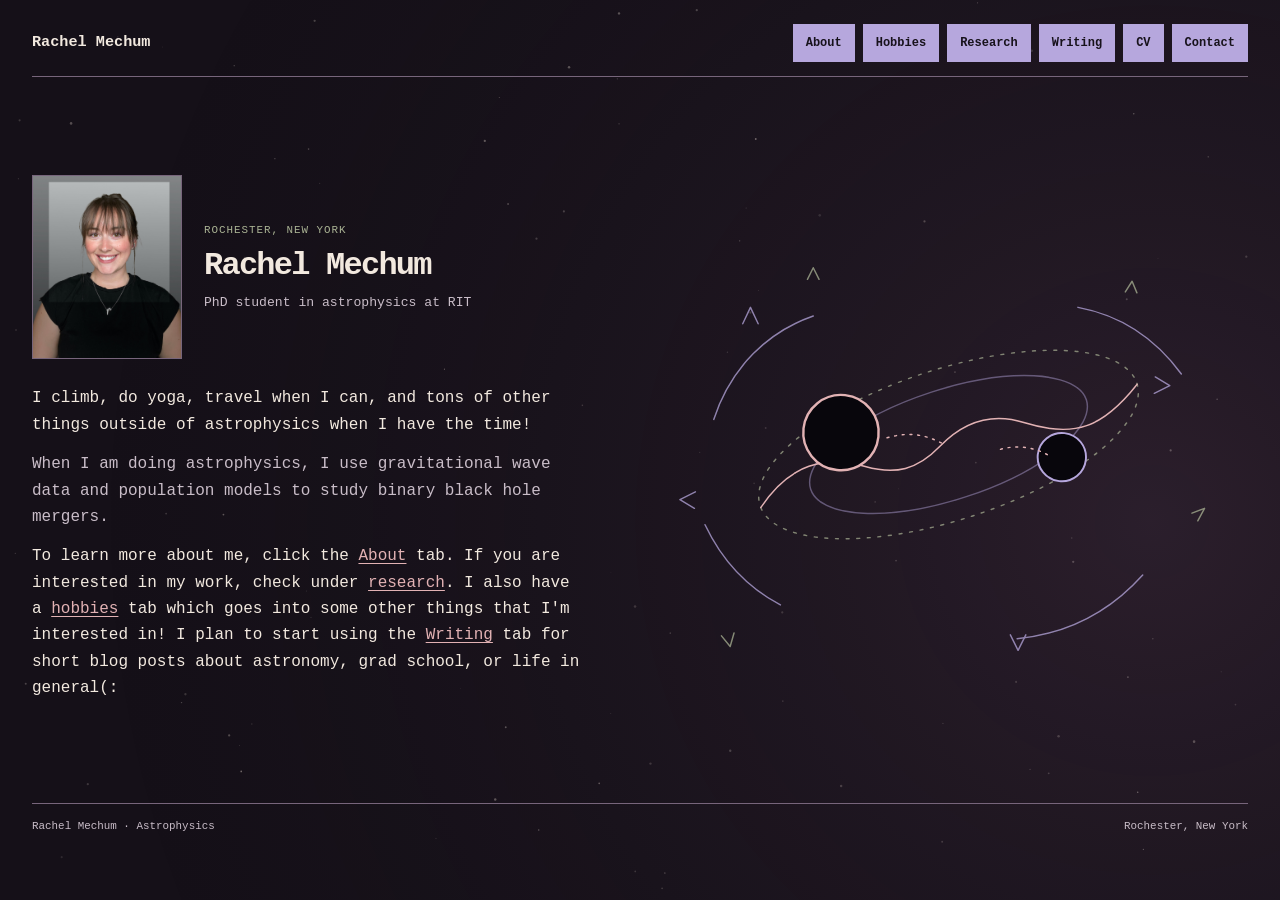
==== preview/index.html @ fb3e1dd8 "Add the talk photo beside the About text" ====
<!doctype html>
<html lang="en">
<head>
  <meta charset="utf-8">
  <meta name="viewport" content="width=device-width, initial-scale=1">
  <meta name="description" content="Rachel Mechum, astrophysics PhD student at Rochester Institute of Technology.">
  <title>Rachel Mechum</title>
  <style>
    :root {
      color-scheme: dark;
      --bg: #151018;
      --panel: #211925;
      --ink: #f2e9df;
      --soft: #c9bdc8;
      --pink: #e2b2b4;
      --lavender: #b6a7dd;
      --sage: #aab394;
      --line: #77657b;
      --mono: "SFMono-Regular", Consolas, "Liberation Mono", monospace;
      --serif: Georgia, "Times New Roman", serif;
    }
    * { box-sizing: border-box; }
    html { scroll-behavior: smooth; }
    body {
      margin: 0;
      background: var(--bg);
      color: var(--ink);
      font: 16px/1.65 var(--mono);
    }
    #orbit-background {
      position: fixed;
      inset: 0;
      z-index: 0;
      width: 100vw;
      height: 100vh;
      pointer-events: none;
    }
    .site {
      position: relative;
      z-index: 1;
      width: min(100% - 64px, 1240px);
      min-height: 100vh;
      margin: 0 auto;
      padding: 24px 0 30px;
    }
    .topbar {
      display: flex;
      align-items: center;
      justify-content: space-between;
      gap: 24px;
      padding: 0 0 14px;
      border-bottom: 1px solid var(--line);
    }
    .wordmark {
      color: var(--ink);
      font-size: .95rem;
      font-weight: 600;
      text-decoration: none;
      white-space: nowrap;
    }
    nav { display: flex; flex-wrap: wrap; gap: 8px; }
    nav a, .button {
      display: inline-flex;
      align-items: center;
      justify-content: center;
      min-height: 38px;
      padding: 7px 12px;
      border: 1px solid var(--lavender);
      border-radius: 0;
      background: var(--lavender);
      color: #17121b;
      font: 600 .75rem/1.2 var(--mono);
      letter-spacing: 0;
      text-decoration: none;
      transition: background-color .16s ease, color .16s ease, border-color .16s ease;
    }
    nav a:hover, nav a[aria-current="page"], .button:hover {
      border-color: var(--pink);
      background: var(--pink);
      color: #17121b;
    }
    a { color: var(--pink); text-underline-offset: 3px; }
    a:hover { color: #fff0e7; }
    a:focus-visible, button:focus-visible { outline: 2px solid var(--pink); outline-offset: 3px; }
    .page { padding: 44px 0 34px; }
    .page[hidden] { display: none; }
    .home-grid {
      display: grid;
      grid-template-columns: minmax(0, .96fr) minmax(420px, 1.04fr);
      align-items: center;
      gap: clamp(28px, 5vw, 74px);
      min-height: min(72vh, 680px);
    }
    .person {
      display: grid;
      grid-template-columns: 150px minmax(0, 1fr);
      align-items: center;
      gap: 22px;
    }
    .portrait {
      display: block;
      width: 150px;
      height: 184px;
      object-fit: cover;
      object-position: center;
      border: 1px solid var(--line);
    }
    .location, .kicker {
      margin: 0 0 7px;
      color: var(--sage);
      font-size: .68rem;
      letter-spacing: .09em;
      text-transform: uppercase;
    }
    h1, h2, h3 { margin-top: 0; }
    h1 {
      margin-bottom: 7px;
      font: 600 clamp(1.55rem, 2.5vw, 2.2rem)/1.2 var(--mono);
      letter-spacing: -.055em;
    }
    .role { margin: 0; color: var(--soft); font-size: .82rem; line-height: 1.5; }
    .personal-copy { max-width: 610px; margin-top: 26px; }
    .personal-copy p { margin: 0 0 13px; }
    .personal-copy .work-line { color: var(--soft); }
    .hero-art { width: 100%; max-width: 610px; margin: 0 auto; }
    .hero-art svg { display: block; width: 100%; height: auto; overflow: visible; }
    .art-line { fill: none; stroke: var(--lavender); stroke-width: 1.5; stroke-linecap: round; stroke-linejoin: round; }
    .art-pink { stroke: var(--pink); }
    .art-sage { stroke: var(--sage); }
    .orbiting-pair { transform-origin: 0 0; }
    .orbiting-pair animateTransform { transform-origin: 0 0; }
    .remnant { fill: #09070d; stroke: var(--pink); stroke-width: 2; opacity: 0; }
    .ripple { fill: none; stroke-width: 1.5; opacity: 0; transform-origin: center; }
    .ripple-a { stroke: var(--pink); }
    .ripple-b { stroke: var(--sage); }
    .page-title { margin-bottom: 9px; font: 600 clamp(1.55rem, 2.5vw, 2.2rem)/1.2 var(--mono); letter-spacing: -.055em; }
    .page-intro { max-width: 790px; margin: 0 0 34px; color: var(--soft); }
    .project { max-width: 900px; padding: 23px 0 25px; border-top: 1px solid var(--line); }
    .project h2 { margin-bottom: 10px; font: 600 1rem/1.4 var(--mono); color: var(--pink); }
    .project p { max-width: 760px; margin: 0 0 13px; }
    .demo-link { display: inline-block; margin-top: 4px; }
    .agn-drawing { width: min(100%, 720px); margin: 20px 0 6px; }
    .agn-drawing svg { display: block; width: 100%; height: auto; }
    .caption { color: var(--soft); font-size: .7rem; }
    .disk-pair { transform-origin: 0 0; animation: diskOrbit 16s linear infinite; }
    .disk-ripple { transform-box: fill-box; transform-origin: center; animation: diskRipple 5s ease-out infinite; }
    .disk-ripple.delay { animation-delay: 2.4s; }
    @keyframes diskOrbit { to { transform: rotate(360deg); } }
    @keyframes diskRipple { 0% { opacity: .5; transform: scale(.35); } 85%, 100% { opacity: 0; transform: scale(1.5); } }
    .post-note { max-width: 720px; margin: 20px 0; padding: 0 0 18px; border-bottom: 1px solid var(--line); }
    .post-note h2 { margin: 0 0 6px; font: 500 1.1rem/1.4 var(--serif); color: var(--ink); }
    .photo-row { display: flex; flex-wrap: wrap; gap: 14px; margin: 22px 0 34px; }
    .photo-row figure { margin: 0; }
    .photo-row img { display: block; width: 156px; height: 156px; object-fit: cover; border: 1px solid var(--line); }
    .photo-row figcaption { margin-top: 5px; color: var(--soft); font-size: .68rem; }
    .about-layout { display: grid; grid-template-columns: minmax(0, 1fr) 320px; gap: clamp(28px, 5vw, 56px); align-items: start; max-width: 940px; }
    .about-photo { margin: 0; }
    .about-photo img { display: block; width: 100%; height: auto; border: 1px solid var(--line); }
    @media (max-width: 760px) { .about-layout { grid-template-columns: 1fr; } }
    .about-layout .page-intro { margin-bottom: 0; }
    .about-copy p { margin: 0 0 13px; }
    .about-copy p:last-child { margin-bottom: 0; }
    .gallery { column-count: 3; column-gap: 12px; margin-top: 26px; max-width: 900px; }
    .gallery figure { margin: 0 0 12px; break-inside: avoid; }
    .gallery img { display: block; width: 100%; height: auto; border: 1px solid var(--line); }
    .gallery figcaption { font: .64rem/1.4 var(--mono); letter-spacing: .06em; color: var(--muted); padding-top: 4px; }
    @media (max-width: 760px) { .gallery { column-count: 2; } }
    .contact-line { font-size: 1.1rem; }
    footer {
      display: flex;
      justify-content: space-between;
      gap: 16px;
      padding-top: 14px;
      border-top: 1px solid var(--line);
      color: var(--soft);
      font-size: .68rem;
    }
    @media (max-width: 850px) {
      .site { width: min(100% - 40px, 720px); }
      .home-grid { grid-template-columns: 1fr; gap: 18px; padding-top: 22px; }
      .hero-art { max-width: 500px; }
      .person { grid-template-columns: 120px 1fr; }
      .portrait { width: 120px; height: 150px; }
      nav { gap: 5px; }
      nav a { padding: 7px 9px; font-size: .66rem; }
    }
    @media (max-width: 560px) {
      .site { width: min(100% - 28px, 500px); padding-top: 15px; }
      .topbar { align-items: flex-start; flex-direction: column; gap: 12px; }
      nav { width: 100%; }
      .person { grid-template-columns: 94px 1fr; gap: 14px; }
      .portrait { width: 94px; height: 122px; }
      .role { font-size: .73rem; }
      .page { padding-top: 29px; }
      footer { flex-direction: column; }
    }
    @media (prefers-reduced-motion: reduce) {
      html { scroll-behavior: auto; }
      .disk-pair, .disk-ripple { animation: none !important; }
    }
  </style>
</head>
<body>
  <canvas id="orbit-background" aria-hidden="true"></canvas>
  <div class="site">
    <header class="topbar">
      <a class="wordmark" href="#home" aria-label="Rachel Mechum home">Rachel Mechum</a>
      <nav aria-label="Main navigation">
        <a href="#about" data-nav="about">About</a>
        <a href="#hobbies" data-nav="hobbies">Hobbies</a>
        <a href="#research" data-nav="research">Research</a>
        <a href="#writing" data-nav="writing">Writing</a>
        <a href="https://rachelmechum.github.io/assets/MechumRachel_CurriculumVitae.pdf" target="_blank" rel="noopener">CV</a>
        <a href="#contact" data-nav="contact">Contact</a>
      </nav>
    </header>

    <main>
      <section class="page" id="home">
        <div class="home-grid">
          <div>
            <div class="person">
              <img class="portrait" src="https://rachelmechum.github.io/assets/rachel-mechum.jpg" alt="Rachel Mechum">
              <div>
                <p class="location">Rochester, New York</p>
                <h1>Rachel Mechum</h1>
                <p class="role">PhD student in astrophysics at RIT</p>
              </div>
            </div>
            <div class="personal-copy">
              <p>I climb, do yoga, travel when I can, and tons of other things outside of astrophysics when I have the time!</p>
              <p class="work-line">When I am doing astrophysics, I use gravitational wave data and population models to study binary black hole mergers.</p>
              <p>To learn more about me, click the <a href="#about">About</a> tab. If you are interested in my work, check under <a href="#research">research</a>. I also have a <a href="#hobbies">hobbies</a> tab which goes into some other things that I'm interested in! I plan to start using the <a href="#writing">Writing</a> tab for short blog posts about astronomy, grad school, or life in general(:</p>
            </div>
          </div>

          <div class="hero-art">
            <svg viewBox="0 0 620 500" role="img" aria-label="Hand-drawn illustration of two black holes orbiting and sending out gravitational waves">
              <g class="art-line" opacity=".75">
                <path d="M67 224c18-55 57-91 103-107M444 108c43 8 80 32 107 69M511 385c-35 39-80 61-130 66M136 416c-34-18-61-47-78-83"/>
                <path d="M97 125l8-17 8 17M524 180l15 9-16 8M390 447l-8 16-8-16M47 316l-15-9 16-8"/>
                <path d="M164 79l6-12 6 12M493 92l7-11 5 12M562 321l13-5-7 13M88 445l-4 14-9-11" stroke="var(--sage)"/>
              </g>
              <g transform="translate(310 250) rotate(-18)">
                <ellipse class="art-line art-sage" rx="205" ry="78" stroke-dasharray="3 8" opacity=".7"/>
                <ellipse class="art-line" rx="150" ry="57" opacity=".45"/>
                <path class="art-line art-pink" d="M-205 2c43-34 80-31 116-7 27 18 50 20 80 4 32-17 62-17 91 4 44 31 75 30 123-2"/>
                <g class="orbiting-pair">
                  <animateTransform attributeName="transform" type="rotate" from="0" to="360" dur="18s" repeatCount="indefinite"/>
                  <animate attributeName="opacity" values="1;1;0;0;1" keyTimes="0;.5;.58;.98;1" dur="18s" repeatCount="indefinite"/>
                  <circle cx="-112" cy="0" r="39" fill="#08060c" stroke="#e2b2b4" stroke-width="2.5"/>
                  <circle cx="118" cy="0" r="25" fill="#08060c" stroke="#b6a7dd" stroke-width="2"/>
                  <path class="art-line art-pink" d="M-64 0c23-9 39-8 61 1M54-1c17-7 35-6 51 1" stroke-dasharray="2 6"/>
                </g>
                <circle class="remnant" r="31">
                  <animate attributeName="opacity" values="0;0;0.85;0" keyTimes="0;.51;.62;1" dur="18s" repeatCount="indefinite"/>
                </circle>
                <ellipse class="ripple ripple-a" rx="48" ry="22">
                  <animate attributeName="opacity" values="0;0;.65;0" keyTimes="0;.52;.62;1" dur="18s" repeatCount="indefinite"/>
                  <animate attributeName="rx" values="48;48;245;270" keyTimes="0;.52;.88;1" dur="18s" repeatCount="indefinite"/>
                  <animate attributeName="ry" values="22;22;94;105" keyTimes="0;.52;.88;1" dur="18s" repeatCount="indefinite"/>
                </ellipse>
                <ellipse class="ripple ripple-b" rx="63" ry="29">
                  <animate attributeName="opacity" values="0;0;.42;0" keyTimes="0;.56;.66;1" dur="18s" repeatCount="indefinite"/>
                  <animate attributeName="rx" values="63;63;220;250" keyTimes="0;.56;.9;1" dur="18s" repeatCount="indefinite"/>
                  <animate attributeName="ry" values="29;29;82;95" keyTimes="0;.56;.9;1" dur="18s" repeatCount="indefinite"/>
                </ellipse>
              </g>
            </svg>
          </div>
        </div>
      </section>

      <section class="page" id="research" hidden>
        <h1 class="page-title">Research</h1>
        <p class="page-intro">I study binary black hole mergers with gravitational wave data and population models.</p>

        <article class="project">
          <h2>What is a waveform and what does RIFT do?</h2>
          <p>I’m studying how the waveform model we use changes the black hole properties we infer from a merger.</p>
          <p>A gravitational waveform is a computer model of the signal from a black hole merger. We simulate possible waveforms and compare them with signals detected by LIGO. That comparison helps us estimate the black holes’ properties like their masses and spins. <a href="https://www.ligo.caltech.edu/page/what-are-gw">Click here to read how LIGO explains grav waves.</a></p>
          <p>RIFT or Rapid Iterative FiTting is the software I use to compare detected signals with these simulated waveforms. It helps estimate the black holes’ properties. I use it to study how those estimates change with different waveform models. That matters a lot for binaries where the black holes have very different masses.</p>
          <p><a href="https://github.com/oshaughn/research-projects-RIT">RIFT code on GitHub ↗</a></p>
        </article>

        <article class="project">
          <h2>Why are AGN disks interesting for black hole detections?</h2>
          <p>I’m studying whether black holes in AGN disks and embedded star clusters can form pairs that merge and how often we might detect those mergers.</p>
          <p>An <a href="https://science.nasa.gov/mission/webb/science-overview/science-explainers/what-are-active-galactic-nuclei/">active galactic nucleus (AGN)</a> is a bright galaxy center powered by a supermassive black hole. The gas around it piles into a swirling disk, and that disk is a busy place. Smaller black holes can get caught in it and dragged around with everything else. Some of them bump into each other, pair up, and eventually merge. Each merger sends gravitational waves rippling out toward our detectors.</p>
          <p>I use McFACTS to simulate many possible black hole pairs in these environments. The results help predict which mergers detectors might see. Comparing those predictions with observed mergers can help test whether AGN disks are one place black hole pairs form.</p>
          <p><a href="https://github.com/McFACTS/McFACTS">McFACTS on GitHub ↗</a></p>
        </article>
      </section>

      <section class="page" id="writing" hidden>
        <h1 class="page-title">Writing</h1>
        <p class="page-intro">I plan to use this tab for short posts about astronomy, grad school, and life in general. Some posts will stand alone; others might be part of a series.</p>
        <article class="project">
          <h2>LISA Newsletter #02, August 2026</h2>
          <p>I wrote the Publications Spotlight on the LISA Astrophysics MBHCatalogues Project (Mapping the Unknown) and the GROUPS OF LISA feature on the Astrophysics Working Group.</p>
          <p><a href="https://www.lisamission.org/newsletter/?email_id=39">Read the issue ↗</a></p>
        </article>
      </section>

      <section class="page" id="about" hidden>
        <h1 class="page-title">About</h1>
        <div class="about-layout">
          <div class="about-copy">
            <p>I’m an astrophysics PhD student at RIT. I started out thinking I’d go into aerospace or mechanical engineering, until I realized I wanted to work with the data from space missions rather than build the hardware. That path also got me comfortable with code and tech, which is partly why this website exists (it was fun to make!).</p>
            <p>My dog, Ginger, has been with me since high school. She’s seen me through community college, university, my master’s, and now the home stretch of my PhD. After being my emotional support through all of it, she’s basically a pup with a PhD too.</p>
            <p>Outside of work, I climb, do yoga, and travel when I can. I keep my other interests and current projects under the <a href="#hobbies">Hobbies</a> tab.</p>
          </div>
          <figure class="about-photo"><img src="assets/about-me.jpg" alt="Rachel presenting a talk about gravitational waves"></figure>
        </div>
        <div class="gallery">
          <figure><img src="assets/photos/about-01.jpg" alt="Rachel in an astronaut suit"><figcaption>01</figcaption></figure>
          <figure><img src="assets/photos/about-02.jpg" alt="Rachel in a rocket exhibit"><figcaption>02</figcaption></figure>
          <figure><img src="assets/photos/about-03.jpg" alt="Rachel in front of a gradient backdrop"><figcaption>03</figcaption></figure>
          <figure><img src="assets/photos/about-04.jpg" alt="Rachel beside her poster at a conference"><figcaption>04</figcaption></figure>
          <figure><img src="assets/photos/about-05.jpg" alt="Rachel at graduation with Ginger in a cap"><figcaption>05</figcaption></figure>
          <figure><img src="assets/photos/about-08.jpg" alt="Rachel outdoors in a blue jacket"><figcaption>08</figcaption></figure>
        </div>
      </section>

      <section class="page" id="hobbies" hidden>
        <h1 class="page-title">Hobbies</h1>
        <div class="photo-row">
          <figure><img src="https://rachelmechum.github.io/assets/climbing.jpg" alt="Rachel rock climbing"><figcaption>Climbing</figcaption></figure>
          <figure><img src="https://rachelmechum.github.io/assets/kayak.jpg" alt="Rachel kayaking with Ginger"><figcaption>Kayaking</figcaption></figure>
          <figure><img src="https://rachelmechum.github.io/assets/colosseum.jpg" alt="Rachel visiting the Colosseum"><figcaption>Travel</figcaption></figure>
        </div>
        <article class="project">
          <h2>Film photography</h2>
          <p>I love shooting on film because having a limited number of frames makes you slow down and choose your shots. Other times, I just use it to catch every day life (or moments). Film has a character that reminds me of flipping through my parents’ and grandparents’ photo albums as a kid. You can really <em>feel</em> what it was like to be there!</p>
          <p>I share some of my photos at <a href="https://www.instagram.com/filmofrachel/">@filmofrachel ↗</a></p>
        </article>
        <article class="project">
          <h2>What I’m into lately</h2>
          <p>Lately I’ve been watching the Marvel movies for the first time (Andrew Garfield’s Spider-Man is my favorite so far) and slowly working my way through a 1,000 piece puzzle that’s going to take me forever. My neighbor also gifted me a KitchenAid stand mixer, so I’ve been having a lot of fun baking cookies, breads, and brownies, alongside getting more into making matcha, tea, and coffee at home. Next on the wishlist is pottery, once I’m no longer on a grad student budget :D</p>
        </article>
      </section>

      <section class="page" id="contact" hidden>
        <h1 class="page-title">Contact</h1>
        <p class="contact-line"><a href="mailto:rm9954@rit.edu">rm9954@rit.edu</a></p>
        <p><a href="https://github.com/rachelmechum">GitHub</a> · <a href="https://www.linkedin.com/in/rachel-mechum-astro/">LinkedIn</a> · <a href="https://ccrg.rit.edu/user/rachel.mechum">RIT profile</a></p>
      </section>
    </main>

    <footer><span>Rachel Mechum · Astrophysics</span><span>Rochester, New York</span></footer>
  </div>

  <script>
    const pages = ["home", "research", "writing", "about", "hobbies", "contact"];
    function showPage() {
      let page = location.hash.slice(1) || "home";
      if (!pages.includes(page)) page = "home";
      document.querySelectorAll("main > .page").forEach(section => {
        section.hidden = section.id !== page;
      });
      document.querySelectorAll("[data-nav]").forEach(link => {
        if (link.dataset.nav === page) link.setAttribute("aria-current", "page");
        else link.removeAttribute("aria-current");
      });
      document.title = page === "home" ? "Rachel Mechum" : `${page[0].toUpperCase()}${page.slice(1)} | Rachel Mechum`;
      window.scrollTo(0, 0);
    }
    window.addEventListener("hashchange", showPage);
    showPage();
  </script>
  <script src="assets/js/black-hole-background.js"></script>
</body>
</html>
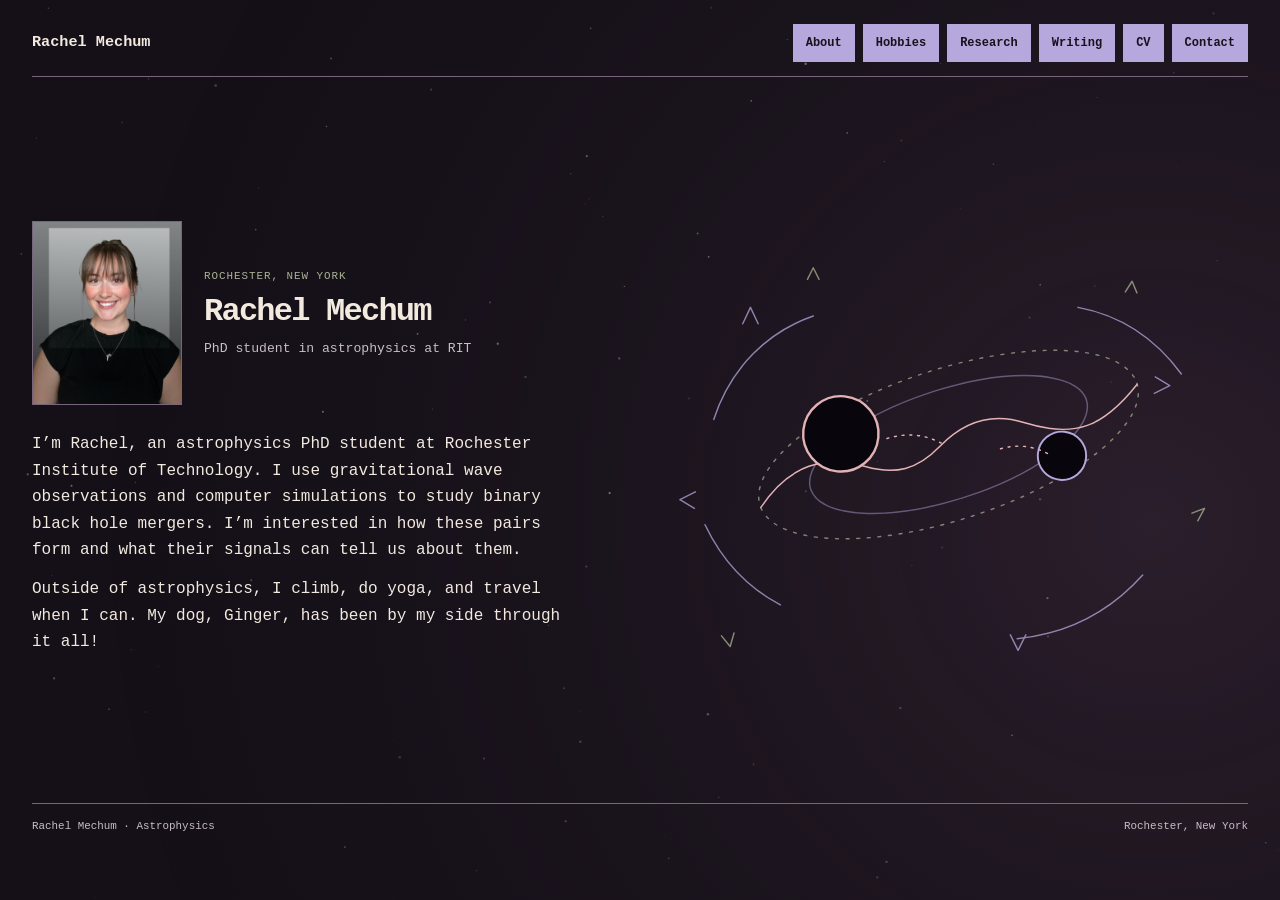
==== commit f98645b6: "Rewrite the home page as an introduction" ====
--- a/preview/index.html
+++ b/preview/index.html
@@ -228,9 +228,8 @@
               </div>
             </div>
             <div class="personal-copy">
-              <p>I climb, do yoga, travel when I can, and tons of other things outside of astrophysics when I have the time!</p>
-              <p class="work-line">When I am doing astrophysics, I use gravitational wave data and population models to study binary black hole mergers.</p>
-              <p>To learn more about me, click the <a href="#about">About</a> tab. If you are interested in my work, check under <a href="#research">research</a>. I also have a <a href="#hobbies">hobbies</a> tab which goes into some other things that I'm interested in! I plan to start using the <a href="#writing">Writing</a> tab for short blog posts about astronomy, grad school, or life in general(:</p>
+              <p>I’m Rachel, an astrophysics PhD student at Rochester Institute of Technology. I use gravitational wave observations and computer simulations to study binary black hole mergers. I’m interested in how these pairs form and what their signals can tell us about them.</p>
+              <p>Outside of astrophysics, I climb, do yoga, and travel when I can. My dog, Ginger, has been by my side through it all!</p>
             </div>
           </div>
 
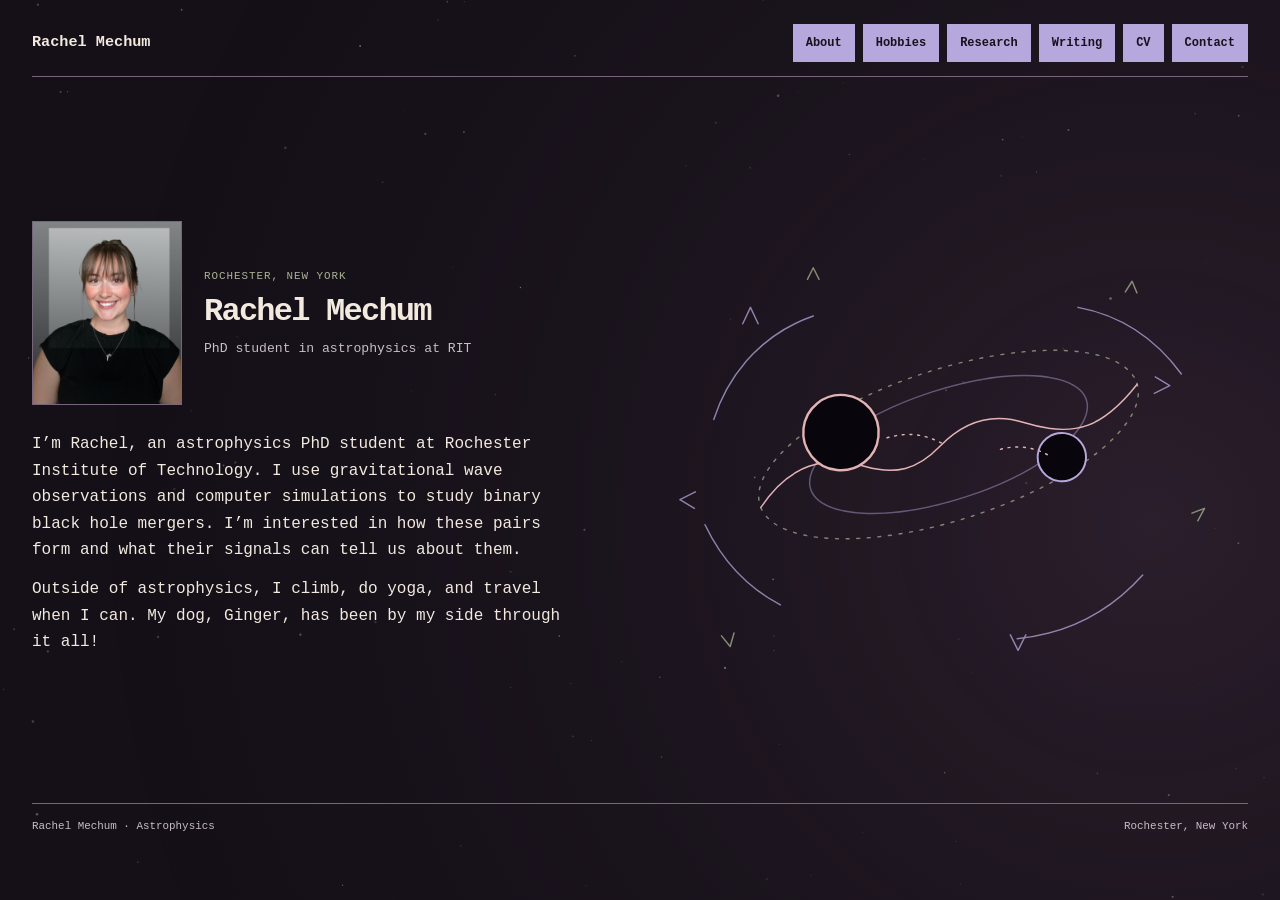
==== commit 3f6c81b7: "Add astronomy machine learning textbook post" ====
--- a/preview/index.html
+++ b/preview/index.html
@@ -295,6 +295,13 @@
         <h1 class="page-title">Writing</h1>
         <p class="page-intro">I plan to use this tab for short posts about astronomy, grad school, and life in general. Some posts will stand alone; others might be part of a series.</p>
         <article class="project">
+          <h2>Statistical machine learning for astronomy</h2>
+          <p>I came across Yuan-Sen Ting’s <a href="https://arxiv.org/abs/2506.12230"><em>Statistical Machine Learning for Astronomy</em></a> through a LinkedIn post and wanted to share it here.</p>
+          <p>It starts with probability and statistics, then works up to things like Gaussian processes and neural networks, explaining the math along the way. It also gets into how to account for uncertainty in astronomical data. There are 22 Jupyter notebook tutorials so you can try things out with real data.</p>
+          <p>I’ve only just discovered it, but this seems like something I wish I had a few years ago!</p>
+          <p>You can <a href="https://statml.org">read it online</a>, <a href="https://arxiv.org/abs/2506.12230">download the textbook</a>, or <a href="https://github.com/tingyuansen/statml">browse the tutorial notebooks</a>.</p>
+        </article>
+        <article class="project">
           <h2>LISA Newsletter #02, August 2026</h2>
           <p>I wrote the Publications Spotlight on the LISA Astrophysics MBHCatalogues Project (Mapping the Unknown) and the GROUPS OF LISA feature on the Astrophysics Working Group.</p>
           <p><a href="https://www.lisamission.org/newsletter/?email_id=39">Read the issue ↗</a></p>
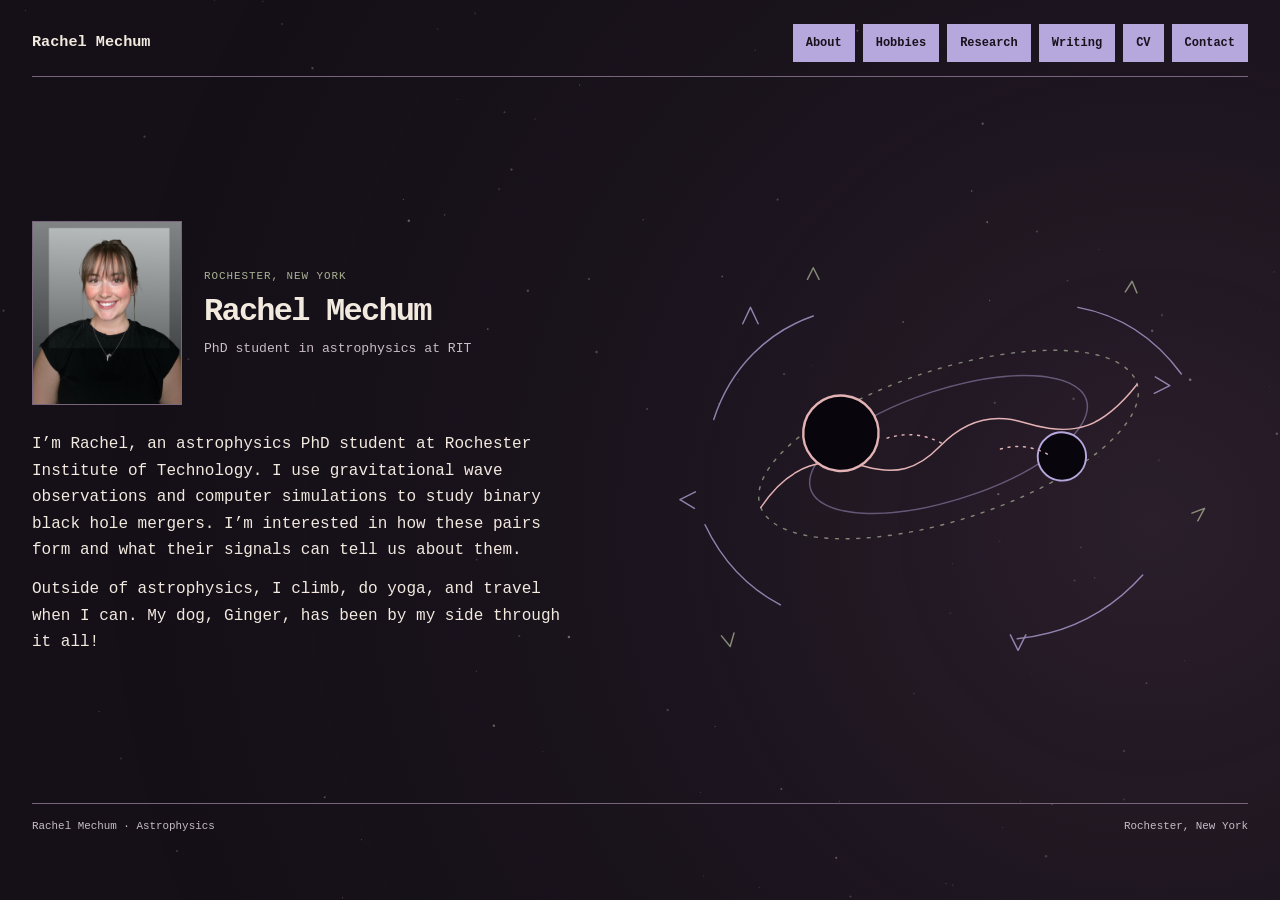
==== commit 7e42cad3: "Add Black Hole Comics Project post" ====
--- a/preview/index.html
+++ b/preview/index.html
@@ -147,6 +147,14 @@
     .disk-ripple.delay { animation-delay: 2.4s; }
     @keyframes diskOrbit { to { transform: rotate(360deg); } }
     @keyframes diskRipple { 0% { opacity: .5; transform: scale(.35); } 85%, 100% { opacity: 0; transform: scale(1.5); } }
+    .comic-grid { display: grid; grid-template-columns: repeat(3, minmax(0, 1fr)); gap: 20px 16px; max-width: 900px; margin: 24px 0 16px; }
+    .comic-grid figure { margin: 0; }
+    .comic-grid a { display: block; }
+    .comic-grid img { display: block; width: 100%; height: auto; border: 1px solid var(--line); }
+    .comic-grid a:hover img { border-color: var(--pink); }
+    .comic-grid figcaption { margin-top: 7px; color: var(--soft); font-size: .68rem; line-height: 1.45; }
+    .comic-grid figcaption span { display: block; color: var(--ink); }
+    @media (max-width: 760px) { .comic-grid { grid-template-columns: repeat(2, minmax(0, 1fr)); gap: 16px 12px; } }
     .post-note { max-width: 720px; margin: 20px 0; padding: 0 0 18px; border-bottom: 1px solid var(--line); }
     .post-note h2 { margin: 0 0 6px; font: 500 1.1rem/1.4 var(--serif); color: var(--ink); }
     .photo-row { display: flex; flex-wrap: wrap; gap: 14px; margin: 22px 0 34px; }
@@ -295,6 +303,38 @@
         <h1 class="page-title">Writing</h1>
         <p class="page-intro">I plan to use this tab for short posts about astronomy, grad school, and life in general. Some posts will stand alone; others might be part of a series.</p>
         <article class="project">
+          <h2>Black holes in comic form</h2>
+          <p>The <a href="https://www.blackholecomicbook.com/">Black Hole Comics Project</a> is a free comic book about black holes and gravitational waves, developed by physicist Rodrigo Panosso Macedo in collaboration with six artists.</p>
+          <p>Each artist brings a different style to the science. The stories explore how black holes form, spacetime curvature, and the history of Karl Schwarzschild (who derived the first exact black hole solution). The story even ends with a nod to LISA, our future space-based GW detector!</p>
+          <div class="comic-grid">
+            <figure>
+              <a href="https://www.blackholecomicbook.com/artists/"><img src="assets/comics/anna-helminen.jpg" alt="A child and a dog in bubble helmets watch a black hole whose accretion disk bends into an orange ring"></a>
+              <figcaption><span>Some of the Things I Got Wrong</span>Anna Helminen</figcaption>
+            </figure>
+            <figure>
+              <a href="https://www.blackholecomicbook.com/artists/"><img src="assets/comics/giorgina-walther.jpg" alt="A portrait of Karl Schwarzschild next to a glowing black hole, drawn in magenta and blue ink"></a>
+              <figcaption><span>Karl Schwarzschild</span>Giorgina Walther</figcaption>
+            </figure>
+            <figure>
+              <a href="https://www.blackholecomicbook.com/artists/"><img src="assets/comics/leonor-silva.jpg" alt="An abstract coral-like illustration of a black hole forming, with a dark disk at the center"></a>
+              <figcaption><span>How Do Black Holes Form?</span>Leonor Silva</figcaption>
+            </figure>
+            <figure>
+              <a href="https://www.blackholecomicbook.com/artists/"><img src="assets/comics/pelle-ditmer.jpg" alt="A sequence of panels showing a star collapsing into a black hole ringed by swirling red and white debris"></a>
+              <figcaption><span>Black Pearls</span>Pelle Ditmer</figcaption>
+            </figure>
+            <figure>
+              <a href="https://www.blackholecomicbook.com/artists/"><img src="assets/comics/freja-ytting.jpg" alt="Einstein sets a ball on a grid of spacetime, with panels below showing two balls merging and sending ripples across the grid"></a>
+              <figcaption><span>Gravitational Waves</span>Freja Ytting</figcaption>
+            </figure>
+            <figure>
+              <a href="https://www.blackholecomicbook.com/artists/"><img src="assets/comics/wania-nowosielska.jpg" alt="A figure falls toward a black hole through glowing strands of spacetime"></a>
+              <figcaption><span>Spacetime Curvature</span>Wania Nowosielska</figcaption>
+            </figure>
+          </div>
+          <p>You can learn more and download the book at <a href="https://www.blackholecomicbook.com/">blackholecomicbook.com</a>.</p>
+        </article>
+        <article class="project">
           <h2>Statistical machine learning for astronomy</h2>
           <p>I came across Yuan-Sen Ting’s <a href="https://arxiv.org/abs/2506.12230"><em>Statistical Machine Learning for Astronomy</em></a> through a LinkedIn post and wanted to share it here.</p>
           <p>It starts with probability and statistics, then works up to things like Gaussian processes and neural networks, explaining the math along the way. It also gets into how to account for uncertainty in astronomical data. There are 22 Jupyter notebook tutorials so you can try things out with real data.</p>
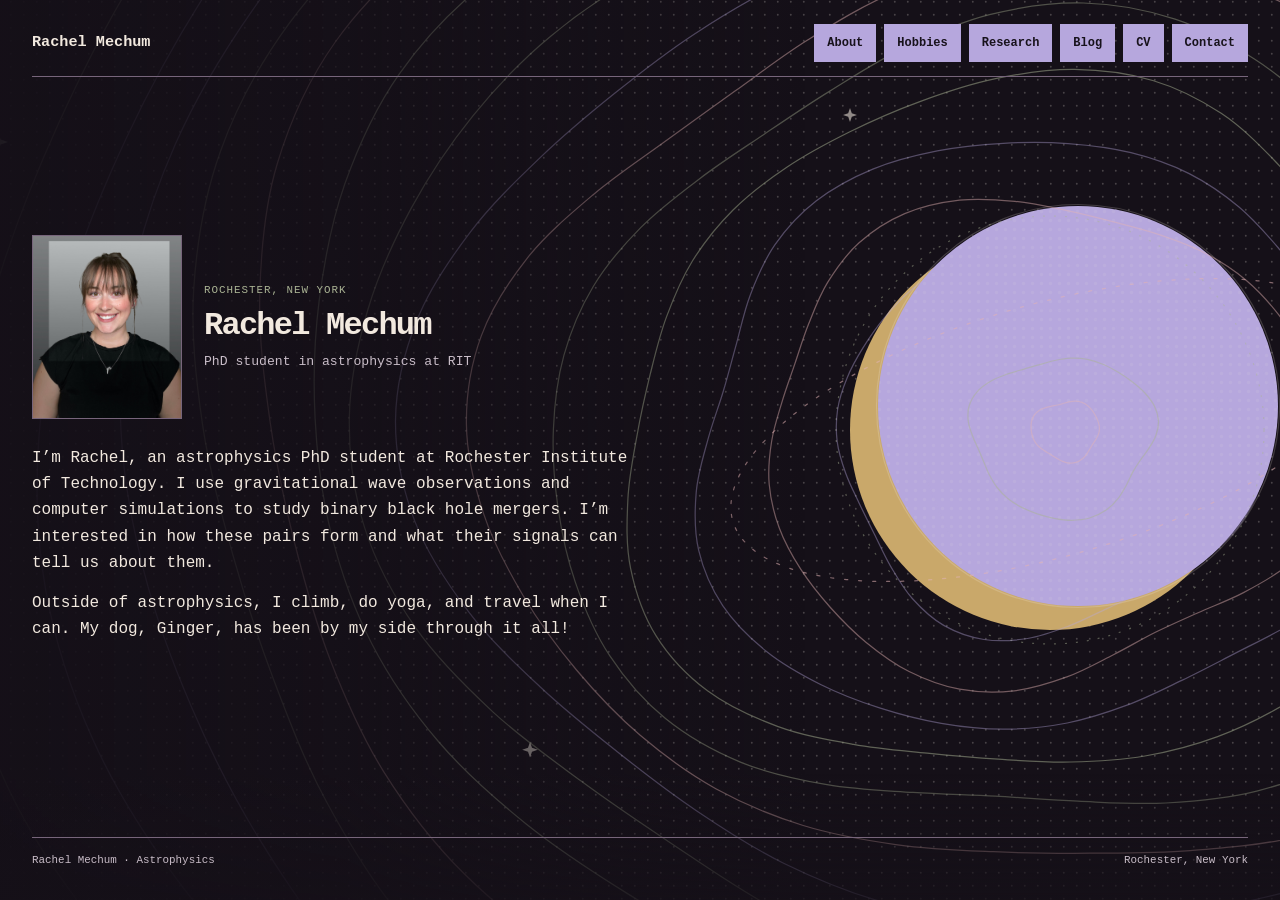
==== commit 5a394def: "Replace moving dots with retro-futurist art, split Writing into Blog, and update CCRG link" ====
--- a/preview/index.html
+++ b/preview/index.html
@@ -27,22 +27,17 @@
       color: var(--ink);
       font: 16px/1.65 var(--mono);
     }
-    #orbit-background {
-      position: fixed;
-      inset: 0;
-      z-index: 0;
-      width: 100vw;
-      height: 100vh;
-      pointer-events: none;
-    }
     .site {
       position: relative;
       z-index: 1;
+      display: flex;
+      flex-direction: column;
       width: min(100% - 64px, 1240px);
       min-height: 100vh;
       margin: 0 auto;
       padding: 24px 0 30px;
     }
+    main { flex: 1 0 auto; }
     .topbar {
       display: flex;
       align-items: center;
@@ -124,15 +119,40 @@
     .personal-copy .work-line { color: var(--soft); }
     .hero-art { width: 100%; max-width: 610px; margin: 0 auto; }
     .hero-art svg { display: block; width: 100%; height: auto; overflow: visible; }
-    .art-line { fill: none; stroke: var(--lavender); stroke-width: 1.5; stroke-linecap: round; stroke-linejoin: round; }
-    .art-pink { stroke: var(--pink); }
-    .art-sage { stroke: var(--sage); }
-    .orbiting-pair { transform-origin: 0 0; }
-    .orbiting-pair animateTransform { transform-origin: 0 0; }
-    .remnant { fill: #09070d; stroke: var(--pink); stroke-width: 2; opacity: 0; }
-    .ripple { fill: none; stroke-width: 1.5; opacity: 0; transform-origin: center; }
-    .ripple-a { stroke: var(--pink); }
-    .ripple-b { stroke: var(--sage); }
+    .art-symbols { position: absolute; width: 0; height: 0; overflow: hidden; }
+    .art-ink { fill: none; stroke: var(--lavender); stroke-width: 1.25; stroke-linecap: round; stroke-linejoin: round; }
+    .art-ink-pink { stroke: var(--pink); }
+    .art-ink-sage { stroke: var(--sage); }
+    .art-drift { transform-box: fill-box; transform-origin: 50% 50%; animation: art-drift 56s ease-in-out infinite alternate; }
+    @keyframes art-drift { from { transform: translate(0, 0) rotate(-.5deg); } to { transform: translate(-5px, 4px) rotate(.7deg) scale(1.015); } }
+    .backdrop { position: fixed; inset: 0; z-index: 0; overflow: hidden; pointer-events: none; }
+    .backdrop svg { display: block; height: auto; opacity: .26; position: absolute; right: 24px; top: 92px; width: min(400px, 34vw); }
+    .backdrop-pages { display: none; }
+    .backdrop-pages::after {
+      content: "";
+      position: absolute;
+      inset: 0;
+      background: linear-gradient(90deg, rgba(21, 16, 24, .95) 0%, rgba(21, 16, 24, .88) 42%, rgba(21, 16, 24, .6) 63%, rgba(21, 16, 24, .12) 81%, rgba(21, 16, 24, 0) 92%);
+    }
+    body:not(.on-home) .backdrop-pages { display: block; }
+    .backdrop-pages svg { width: 100%; height: 100%; opacity: .9; right: auto; top: auto; }
+    @media (max-width: 1099px) { .backdrop-pages { display: none !important; } }
+    .backdrop-home { display: none; }
+    .backdrop-home::after {
+      content: "";
+      position: absolute;
+      inset: 0;
+      background:
+        linear-gradient(0deg, rgba(21, 16, 24, .8) 0%, rgba(21, 16, 24, 0) 14%),
+        linear-gradient(90deg, rgba(21, 16, 24, .95) 0%, rgba(21, 16, 24, .74) 27%, rgba(21, 16, 24, .2) 48%, rgba(21, 16, 24, 0) 63%);
+    }
+    body.on-home .backdrop-home { display: block; }
+    body.on-home .backdrop-home svg { width: 100%; height: 100%; opacity: 1; right: auto; top: auto; }
+    @media (max-width: 1099px) { body.on-home .backdrop-home { display: none; } }
+    @media (min-width: 1100px) {
+      .home-grid { grid-template-columns: minmax(0, 680px); align-content: center; }
+      .hero-art { display: none; }
+    }
     .page-title { margin-bottom: 9px; font: 600 clamp(1.55rem, 2.5vw, 2.2rem)/1.2 var(--mono); letter-spacing: -.055em; }
     .page-intro { max-width: 790px; margin: 0 0 34px; color: var(--soft); }
     .project { max-width: 900px; padding: 23px 0 25px; border-top: 1px solid var(--line); }
@@ -157,6 +177,25 @@
     @media (max-width: 760px) { .comic-grid { grid-template-columns: repeat(2, minmax(0, 1fr)); gap: 16px 12px; } }
     .post-note { max-width: 720px; margin: 20px 0; padding: 0 0 18px; border-bottom: 1px solid var(--line); }
     .post-note h2 { margin: 0 0 6px; font: 500 1.1rem/1.4 var(--serif); color: var(--ink); }
+    .post-list { max-width: 760px; margin: 4px 0 0; }
+    .post-item { border-top: 1px solid var(--line); }
+    .post-item:last-child { border-bottom: 1px solid var(--line); }
+    .post-item a { display: block; padding: 26px 0 28px; color: var(--ink); text-decoration: none; }
+    .post-kicker { display: block; margin: 0 0 8px; color: var(--soft); font: 600 .64rem/1 var(--mono); letter-spacing: .14em; text-transform: uppercase; }
+    .post-item h2 { margin: 0 0 9px; font: 500 1.55rem/1.25 var(--serif); letter-spacing: -.01em; color: var(--ink); transition: color .16s ease; }
+    .post-item a:hover h2 { color: var(--pink); text-decoration: underline; text-underline-offset: 5px; text-decoration-thickness: 1px; }
+    .post-item p { margin: 0; max-width: 62ch; color: var(--soft); font-size: .9rem; line-height: 1.62; }
+    .blog-post { max-width: 720px; }
+    .back-link { display: inline-block; margin: 0 0 26px; color: var(--soft); font: 600 .68rem/1 var(--mono); letter-spacing: .1em; text-transform: uppercase; text-decoration: none; }
+    .back-link:hover { color: var(--pink); }
+    .blog-post h1 { margin: 0 0 22px; font: 500 clamp(1.75rem, 3.2vw, 2.35rem)/1.2 var(--serif); letter-spacing: -.015em; }
+    .post-body { max-width: 640px; font: 1.05rem/1.75 var(--serif); }
+    .post-body p { margin: 0 0 1.05em; }
+    .post-body .comic-grid { margin: 1.5em 0 1.2em; }
+    .post-end { max-width: 640px; margin: 38px 0 0; padding-top: 16px; border-top: 1px solid var(--line); }
+    .post-end a { color: var(--soft); font: 600 .68rem/1 var(--mono); letter-spacing: .1em; text-transform: uppercase; text-decoration: none; }
+    .post-end a:hover { color: var(--pink); }
+    @media (max-width: 560px) { .post-item a { padding: 21px 0 23px; } .post-item h2 { font-size: 1.32rem; } }
     .photo-row { display: flex; flex-wrap: wrap; gap: 14px; margin: 22px 0 34px; }
     .photo-row figure { margin: 0; }
     .photo-row img { display: block; width: 156px; height: 156px; object-fit: cover; border: 1px solid var(--line); }
@@ -208,16 +247,123 @@
     }
   </style>
 </head>
-<body>
-  <canvas id="orbit-background" aria-hidden="true"></canvas>
-  <div class="site">
+<body class="on-home">
+  <div class="backdrop backdrop-home" aria-hidden="true"><svg viewBox="0 0 1600 900" preserveAspectRatio="xMidYMid slice"><use href="#retro-art-wide"/></svg></div>
+  <div class="backdrop backdrop-pages" aria-hidden="true"><svg viewBox="0 0 1600 900" preserveAspectRatio="xMidYMid slice"><g transform="translate(250 -30) translate(1210 430) scale(.88) translate(-1210 -430)"><use href="#retro-art-wide"/></g></svg></div>
+
+  <svg class="art-symbols" width="0" height="0" aria-hidden="true" focusable="false">
+    <symbol id="retro-art" viewBox="0 0 620 500">
+      <defs>
+        <pattern id="art-dots" width="11" height="11" patternUnits="userSpaceOnUse">
+          <circle cx="1.6" cy="1.6" r=".9" fill="#f2e9df" opacity=".5"/>
+        </pattern>
+        <pattern id="art-halftone" width="7" height="7" patternUnits="userSpaceOnUse">
+          <circle cx="3.5" cy="3.5" r="1.35" fill="#f2e9df" opacity=".55"/>
+        </pattern>
+        <clipPath id="art-disc-clip"><circle cx="396" cy="212" r="128"/></clipPath>
+        <radialGradient id="art-fade" cx="50%" cy="50%" r="50%">
+          <stop offset="0" stop-color="#fff"/>
+          <stop offset=".58" stop-color="#fff" stop-opacity=".85"/>
+          <stop offset="1" stop-color="#fff" stop-opacity="0"/>
+        </radialGradient>
+        <mask id="art-fade-mask"><rect width="620" height="500" fill="url(#art-fade)"/></mask>
+      </defs>
+      <rect width="620" height="500" fill="url(#art-dots)" opacity=".6" mask="url(#art-fade-mask)"/>
+      <circle cx="372" cy="232" r="128" fill="#c9a86a"/>
+      <circle cx="396" cy="212" r="128" fill="#b6a7dd"/>
+      <g clip-path="url(#art-disc-clip)">
+        <rect x="268" y="84" width="256" height="256" fill="url(#art-halftone)" opacity=".2"/>
+      </g>
+      <circle cx="396" cy="212" r="129.2" fill="none" stroke="#f2e9df" stroke-width="1" opacity=".22"/>
+      <circle cx="372" cy="232" r="138" fill="none" stroke="#aab394" stroke-width="1" stroke-dasharray="1.5 7" opacity=".5"/>
+      <g class="art-drift">
+        <path class="art-ink art-ink-sage" d="M746.0,238.9C749.3,263.0 749.9,289.4 743.8,313.6C737.6,337.7 725.2,362.8 709.3,384.0C693.5,405.3 671.1,424.5 648.9,441.0C626.6,457.5 601.0,471.1 575.6,483.2C550.3,495.4 524.0,505.9 496.7,514.1C469.3,522.3 440.8,529.2 411.7,532.3C382.7,535.5 352.0,535.9 322.5,533.1C293.1,530.3 263.2,523.8 235.1,515.5C207.0,507.2 179.4,496.1 153.9,483.3C128.3,470.4 103.1,455.7 81.8,438.6C60.6,421.5 40.3,401.7 26.3,380.5C12.3,359.3 2.4,334.9 -2.3,311.3C-7.0,287.7 -5.3,262.5 -2.0,238.9C1.3,215.2 9.3,192.1 17.5,169.5C25.7,146.8 35.1,124.7 47.0,103.0C58.9,81.2 71.7,58.7 89.0,39.1C106.3,19.4 127.0,-0.3 150.7,-15.2C174.5,-30.1 202.9,-42.2 231.4,-50.3C259.9,-58.3 291.4,-62.1 321.6,-63.5C351.8,-65.0 382.9,-63.1 412.7,-59.1C442.5,-55.0 472.6,-48.5 500.3,-39.2C528.0,-29.9 555.2,-17.6 578.8,-3.2C602.4,11.1 623.4,28.8 641.7,46.9C660.0,65.0 674.9,85.1 688.6,105.4C702.3,125.8 714.4,146.7 723.9,169.0C733.5,191.2 742.7,214.8 746.0,238.9Z" opacity="0.55"/>
+        <path class="art-ink" d="M725.2,235.8C726.8,258.5 726.4,282.7 720.7,305.3C715.0,328.0 705.0,351.6 690.8,371.6C676.5,391.5 656.2,410.0 635.2,425.0C614.3,439.9 589.0,451.2 565.0,461.5C540.9,471.8 516.1,479.4 491.0,486.7C465.8,494.0 440.7,501.1 414.0,505.5C387.3,509.9 358.9,513.9 330.9,513.1C303.0,512.3 273.1,508.5 246.3,500.9C219.6,493.4 193.4,481.3 170.7,467.9C147.9,454.5 127.6,437.8 109.8,420.6C92.1,403.4 76.4,384.6 64.0,364.9C51.6,345.2 41.3,324.0 35.6,302.5C29.9,280.9 28.1,257.9 29.8,235.8C31.4,213.8 37.9,191.5 45.5,170.3C53.0,149.1 63.5,128.6 75.0,108.4C86.5,88.2 98.9,67.9 114.7,49.3C130.5,30.6 148.3,11.3 169.9,-3.4C191.5,-18.0 217.7,-31.1 244.4,-38.5C271.1,-46.0 301.8,-48.6 330.2,-48.3C358.6,-48.0 387.6,-42.5 414.8,-36.9C441.9,-31.2 467.8,-23.1 492.9,-14.4C518.1,-5.7 542.8,3.6 565.7,15.2C588.6,26.9 611.4,40.0 630.4,55.4C649.4,70.9 666.4,88.9 679.8,107.9C693.2,126.8 703.3,147.9 710.8,169.2C718.4,190.5 723.5,213.2 725.2,235.8Z" opacity="0.45"/>
+        <path class="art-ink art-ink-pink" d="M707.5,232.1C706.1,253.4 700.7,275.1 693.5,295.5C686.2,316.0 676.6,336.4 664.1,354.8C651.5,373.1 636.0,390.9 618.2,405.6C600.4,420.2 579.0,432.5 557.4,442.6C535.7,452.6 512.1,459.5 488.6,465.9C465.1,472.3 441.3,477.2 416.5,481.0C391.7,484.8 365.8,488.6 339.6,488.7C313.5,488.7 284.9,487.3 259.6,481.1C234.3,474.9 208.5,464.3 187.7,451.4C166.9,438.6 149.5,421.0 135.0,403.9C120.5,386.8 110.3,367.6 100.7,349.0C91.1,330.3 83.4,311.6 77.3,292.1C71.3,272.6 65.8,252.5 64.4,232.1C63.0,211.7 64.0,190.0 69.1,169.7C74.1,149.3 83.3,128.7 94.6,109.9C105.9,91.1 120.6,73.1 136.9,56.8C153.1,40.5 171.4,24.8 192.0,12.0C212.7,-0.7 236.1,-12.6 260.5,-19.6C285.0,-26.7 312.9,-30.4 339.0,-30.3C365.1,-30.3 392.4,-25.0 417.1,-19.2C441.9,-13.4 465.0,-4.0 487.7,4.6C510.3,13.1 531.6,22.0 553.0,32.0C574.5,42.1 596.8,51.7 616.3,64.7C635.8,77.6 655.9,92.5 670.1,109.7C684.3,126.8 695.5,147.4 701.7,167.8C708.0,188.2 708.9,210.8 707.5,232.1Z" opacity="0.5"/>
+        <path class="art-ink" d="M689.6,228.3C686.7,248.1 677.3,268.1 668.1,286.3C659.0,304.4 646.9,321.1 634.9,337.3C622.9,353.4 610.6,369.0 596.1,383.2C581.5,397.5 565.9,411.6 547.7,422.7C529.5,433.9 508.6,443.4 487.0,450.1C465.5,456.8 441.8,460.6 418.4,463.1C394.9,465.5 370.6,465.9 346.6,464.5C322.6,463.1 297.5,460.7 274.4,454.8C251.3,449.0 227.5,440.7 208.1,429.5C188.8,418.3 171.6,403.0 158.4,387.4C145.3,371.8 136.9,353.2 129.2,335.8C121.4,318.3 117.1,300.6 112.0,282.7C106.9,264.8 101.6,247.2 98.6,228.3C95.7,209.5 92.2,189.3 94.3,169.8C96.5,150.3 101.7,129.1 111.6,111.2C121.5,93.2 137.0,76.1 153.7,62.1C170.4,48.1 191.3,36.8 212.0,27.2C232.6,17.6 254.9,10.2 277.5,4.7C300.0,-0.8 323.7,-4.8 347.1,-5.8C370.5,-6.9 395.0,-5.4 417.8,-1.7C440.7,2.0 463.0,9.0 484.0,16.4C505.0,23.8 524.4,33.1 543.9,42.6C563.3,52.1 582.7,61.7 600.8,73.6C618.9,85.5 638.3,98.4 652.5,114.0C666.6,129.6 679.6,148.4 685.8,167.5C692.0,186.5 692.6,208.5 689.6,228.3Z" opacity="0.45"/>
+        <path class="art-ink art-ink-sage" d="M663.2,225.2C661.1,243.3 653.0,262.0 644.3,278.4C635.5,294.7 622.2,309.3 610.5,323.4C598.7,337.5 586.5,350.0 573.7,363.0C560.9,376.0 548.9,389.5 533.6,401.2C518.3,412.8 501.3,425.0 482.0,432.9C462.7,440.7 439.9,446.3 417.9,448.2C396.0,450.2 372.2,448.0 350.5,444.6C328.7,441.2 307.3,434.9 287.4,427.9C267.4,421.0 248.1,412.8 230.7,402.9C213.4,393.0 196.7,381.7 183.4,368.7C170.1,355.7 159.3,340.4 150.9,325.0C142.6,309.5 137.9,292.7 133.4,276.1C128.9,259.4 126.1,242.7 124.0,225.2C121.9,207.8 119.2,189.6 120.7,171.5C122.2,153.4 124.8,133.4 133.0,116.5C141.3,99.6 154.4,82.6 170.1,70.0C185.9,57.4 207.2,48.1 227.3,41.0C247.4,34.0 269.8,31.0 290.8,27.7C311.7,24.4 332.2,22.7 352.9,21.3C373.7,19.9 394.5,18.3 415.5,19.2C436.4,20.2 458.3,22.1 478.6,26.8C498.8,31.6 519.0,39.0 537.0,47.8C555.1,56.7 571.8,67.9 587.0,80.0C602.3,92.2 616.7,105.7 628.4,120.7C640.0,135.6 651.1,152.5 656.9,169.9C662.7,187.3 665.3,207.2 663.2,225.2Z" opacity="0.55"/>
+        <path class="art-ink" d="M625.5,223.4C624.8,239.5 621.7,256.2 615.8,271.2C610.0,286.3 600.5,300.6 590.6,313.6C580.6,326.7 568.4,338.0 556.3,349.4C544.1,360.8 531.9,371.7 517.8,382.1C503.6,392.4 488.8,403.7 471.4,411.6C454.1,419.4 433.7,426.7 413.7,429.1C393.7,431.5 371.1,430.1 351.4,426.2C331.8,422.4 312.8,413.8 295.8,405.9C278.8,397.9 264.3,387.8 249.7,378.4C235.1,368.9 221.4,359.7 208.3,349.1C195.3,338.4 181.9,327.4 171.6,314.5C161.3,301.6 152.2,286.8 146.6,271.6C141.0,256.4 138.5,239.6 137.7,223.4C137.0,207.1 138.8,190.3 142.3,174.2C145.8,158.0 150.6,141.3 158.7,126.4C166.9,111.6 177.5,96.4 191.2,84.9C204.9,73.4 222.8,63.8 240.7,57.4C258.6,50.9 279.4,48.5 298.5,46.2C317.5,43.8 336.3,44.3 354.9,43.4C373.5,42.5 391.2,41.2 410.2,40.9C429.2,40.5 449.3,38.9 468.8,41.2C488.2,43.5 509.3,47.3 526.8,54.7C544.2,62.0 560.6,73.2 573.4,85.4C586.2,97.6 595.7,112.9 603.4,127.8C611.2,142.7 616.5,158.8 620.2,174.7C623.8,190.7 626.2,207.3 625.5,223.4Z" opacity="0.45"/>
+        <path class="art-ink art-ink-pink" d="M584.6,223.1C583.9,237.1 583.8,251.0 581.2,264.7C578.5,278.5 575.2,292.8 568.7,305.5C562.1,318.3 552.7,330.6 541.8,341.2C530.9,351.8 517.2,360.8 503.2,369.0C489.1,377.2 473.7,384.4 457.5,390.2C441.2,396.0 423.5,401.5 405.7,403.8C387.9,406.1 368.2,406.6 350.7,403.9C333.2,401.2 315.7,394.7 300.7,387.7C285.7,380.6 273.3,370.4 261.0,361.4C248.7,352.4 238.3,343.1 226.8,333.6C215.2,324.2 202.7,315.5 191.8,304.5C180.8,293.5 168.5,281.4 161.2,267.8C153.9,254.3 148.7,238.1 148.0,223.1C147.3,208.1 151.6,191.9 157.3,177.8C162.9,163.6 172.5,150.3 182.1,138.2C191.7,126.1 202.8,115.0 215.0,105.3C227.2,95.5 240.6,86.4 255.2,79.5C269.8,72.6 286.4,67.4 302.7,63.9C319.0,60.4 336.3,59.5 353.1,58.4C369.9,57.4 386.3,57.5 403.3,57.6C420.4,57.7 437.9,57.0 455.5,58.9C473.1,60.7 492.7,62.7 509.0,68.7C525.3,74.8 542.0,83.9 553.5,95.1C565.1,106.2 573.1,121.4 578.3,135.7C583.6,149.9 584.1,165.8 585.1,180.4C586.1,195.0 585.2,209.0 584.6,223.1Z" opacity="0.5"/>
+        <path class="art-ink" d="M550.9,224.4C549.6,236.7 548.6,248.0 547.1,260.2C545.5,272.4 545.5,285.2 541.6,297.3C537.7,309.5 532.5,322.7 523.6,333.0C514.8,343.4 502.0,352.7 488.5,359.4C475.1,366.1 458.6,370.0 443.2,373.2C427.7,376.3 411.5,377.5 395.9,378.2C380.2,378.9 364.5,379.1 349.4,377.5C334.3,376.0 318.9,373.4 305.1,368.9C291.4,364.3 278.5,357.6 267.0,350.3C255.4,343.1 245.8,334.2 235.8,325.3C225.8,316.5 216.4,307.5 207.1,297.3C197.9,287.1 187.3,276.5 180.3,264.3C173.3,252.2 166.4,237.9 165.1,224.4C163.8,210.9 166.7,195.8 172.5,183.4C178.3,171.0 189.6,159.7 200.0,150.0C210.4,140.4 223.3,133.1 234.8,125.5C246.4,117.9 257.4,111.2 269.4,104.4C281.3,97.7 293.0,90.5 306.3,85.1C319.7,79.7 334.4,74.8 349.4,72.2C364.3,69.6 380.5,68.9 395.9,69.5C411.3,70.0 426.9,72.3 441.9,75.5C457.0,78.7 472.4,82.7 486.1,88.8C499.9,94.9 514.1,102.5 524.6,112.2C535.0,121.8 543.7,134.3 548.7,146.7C553.8,159.1 554.5,173.6 554.9,186.6C555.2,199.5 552.2,212.1 550.9,224.4Z" opacity="0.45"/>
+        <path class="art-ink art-ink-sage" d="M526.2,227.1C525.5,237.9 523.1,248.1 521.1,258.7C519.0,269.2 517.4,279.7 513.8,290.3C510.2,300.8 506.5,312.4 499.2,321.9C491.9,331.4 481.8,341.0 470.2,347.2C458.5,353.3 443.1,357.0 429.2,358.8C415.2,360.7 400.1,359.1 386.5,358.3C372.9,357.4 360.4,355.2 347.8,353.7C335.1,352.1 322.9,351.3 310.5,349.0C298.1,346.7 285.0,344.5 273.3,339.9C261.7,335.2 250.2,328.8 240.8,321.1C231.3,313.4 223.4,303.7 216.5,293.8C209.7,284.0 204.0,273.0 199.7,261.9C195.4,250.8 191.5,238.8 190.7,227.1C190.0,215.5 191.0,202.8 195.3,192.1C199.7,181.4 207.9,171.1 216.7,162.8C225.5,154.5 237.6,148.4 248.1,142.3C258.6,136.2 269.2,131.7 279.6,126.0C289.9,120.3 299.1,113.9 310.2,108.1C321.3,102.2 333.1,94.9 346.1,90.8C359.1,86.6 374.3,83.3 388.2,83.4C402.1,83.4 416.8,86.6 429.4,91.0C442.1,95.4 453.5,102.6 463.9,109.7C474.3,116.8 483.6,125.0 491.9,133.7C500.2,142.4 508.0,151.8 513.6,161.9C519.2,171.9 523.4,183.2 525.5,194.1C527.6,204.9 527.0,216.4 526.2,227.1Z" opacity="0.55"/>
+        <path class="art-ink" d="M504.0,230.7C505.2,240.1 504.4,250.0 502.2,259.2C500.0,268.3 495.7,277.2 490.9,285.6C486.0,294.1 480.2,302.3 473.1,309.8C466.0,317.2 457.7,324.8 448.0,330.2C438.3,335.6 426.4,340.1 414.9,342.3C403.4,344.5 390.5,344.0 379.1,343.2C367.6,342.5 356.9,339.5 346.4,337.7C335.8,335.9 326.3,334.3 315.8,332.7C305.2,331.0 293.8,330.6 282.8,327.6C271.9,324.7 259.5,321.2 250.1,315.1C240.7,309.0 232.1,300.3 226.7,291.2C221.2,282.2 218.8,271.0 217.4,260.9C216.0,250.8 217.1,240.4 218.3,230.7C219.5,221.0 221.5,211.6 224.8,202.8C228.1,194.0 232.2,185.3 237.9,177.7C243.6,170.1 251.3,163.3 259.3,157.4C267.2,151.4 276.6,146.9 285.7,142.0C294.8,137.1 303.8,132.7 313.6,127.9C323.4,123.2 333.4,117.4 344.6,113.6C355.8,109.8 368.7,105.5 380.8,105.0C392.9,104.4 406.3,106.1 417.1,110.2C427.8,114.3 437.3,122.1 445.1,129.4C452.9,136.7 458.2,146.0 463.9,154.1C469.7,162.3 474.5,170.1 479.6,178.3C484.8,186.4 490.7,194.3 494.8,203.1C498.8,211.8 502.8,221.4 504.0,230.7Z" opacity="0.45"/>
+        <path class="art-ink art-ink-pink" d="M479.7,234.6C482.4,242.4 484.3,251.5 483.0,259.4C481.7,267.3 477.3,275.4 472.0,282.1C466.7,288.7 458.6,294.2 451.1,299.2C443.6,304.3 435.2,308.4 426.9,312.3C418.7,316.1 410.2,319.9 401.4,322.5C392.5,325.2 383.1,327.3 374.0,328.1C364.8,328.9 355.4,328.2 346.5,327.2C337.6,326.3 329.3,324.2 320.6,322.3C311.9,320.4 303.2,318.7 294.2,315.9C285.2,313.0 275.0,310.2 266.9,305.2C258.7,300.2 250.2,293.5 245.3,285.9C240.4,278.4 238.0,268.6 237.6,260.0C237.3,251.5 240.6,242.4 243.3,234.6C245.9,226.7 250.2,219.9 253.4,213.0C256.7,206.1 259.2,199.8 262.6,193.2C266.1,186.6 269.1,179.6 274.1,173.4C279.1,167.2 285.4,161.1 292.6,156.2C299.9,151.2 308.7,147.3 317.5,143.9C326.3,140.5 335.9,137.9 345.5,136.0C355.0,134.0 365.2,132.1 375.0,132.1C384.9,132.1 395.5,132.9 404.5,135.8C413.4,138.8 422.0,144.2 428.5,150.0C435.1,155.9 439.5,164.0 443.9,171.0C448.2,178.1 450.8,185.4 454.6,192.2C458.5,199.1 463.0,205.2 467.2,212.3C471.4,219.3 477.1,226.7 479.7,234.6Z" opacity="0.5"/>
+        <path class="art-ink" d="M456.0,237.9C458.0,244.2 460.4,251.3 459.8,257.8C459.2,264.2 456.6,271.2 452.3,276.6C448.0,281.9 440.6,286.3 433.9,289.8C427.1,293.3 418.8,295.1 411.8,297.4C404.7,299.7 398.1,301.4 391.4,303.6C384.7,305.9 378.5,308.8 371.6,310.8C364.6,312.8 357.1,315.1 349.7,315.7C342.3,316.2 334.3,315.6 327.1,313.9C319.9,312.3 312.9,309.2 306.4,305.8C299.8,302.4 293.5,298.2 287.9,293.5C282.3,288.7 276.5,283.3 272.7,277.4C268.9,271.4 265.9,264.3 265.1,257.8C264.3,251.2 266.0,244.0 268.0,237.9C270.0,231.8 274.3,226.4 277.3,221.1C280.2,215.8 283.2,211.4 285.9,206.2C288.5,201.0 290.0,195.3 293.2,189.7C296.3,184.1 299.7,177.5 305.0,172.6C310.3,167.7 317.5,163.0 324.8,160.2C332.1,157.5 341.0,156.4 348.9,156.1C356.8,155.8 364.9,157.1 372.3,158.4C379.8,159.7 387.0,161.5 393.8,163.9C400.6,166.3 407.4,169.1 413.2,172.8C419.0,176.6 424.3,181.4 428.6,186.4C432.9,191.4 436.0,197.3 439.1,202.9C442.3,208.5 444.8,214.1 447.6,219.9C450.4,225.8 454.0,231.6 456.0,237.9Z" opacity="0.45"/>
+        <path class="art-ink art-ink-sage" d="M436.7,240.2C437.0,245.0 437.1,249.8 436.0,254.5C435.0,259.1 433.5,264.1 430.6,268.1C427.6,272.2 423.2,276.0 418.5,278.8C413.8,281.6 407.7,283.3 402.4,285.0C397.1,286.6 391.8,287.3 386.7,288.8C381.7,290.3 377.3,292.1 372.2,293.9C367.1,295.7 361.7,298.6 355.9,299.8C350.2,301.0 343.4,302.1 337.6,301.2C331.8,300.3 325.8,297.6 321.2,294.4C316.5,291.2 312.9,286.2 309.8,281.8C306.7,277.4 304.6,272.4 302.5,267.8C300.5,263.1 298.7,258.6 297.6,254.0C296.5,249.4 295.8,244.7 296.2,240.2C296.5,235.8 298.0,231.4 299.6,227.3C301.3,223.2 303.9,219.5 306.2,215.6C308.5,211.7 310.6,207.9 313.4,203.8C316.1,199.7 318.7,194.8 322.6,190.9C326.5,187.0 331.5,182.6 336.9,180.2C342.3,177.9 349.3,176.6 355.2,176.6C361.2,176.7 367.5,178.9 372.9,180.7C378.2,182.6 382.8,185.6 387.4,187.9C392.1,190.2 396.4,192.1 401.0,194.4C405.6,196.7 410.6,198.7 415.0,201.7C419.3,204.7 423.7,208.3 426.9,212.4C430.1,216.4 432.4,221.2 434.0,225.9C435.6,230.5 436.3,235.4 436.7,240.2Z" opacity="0.55"/>
+        <path class="art-ink" d="M420.5,241.0C419.9,244.3 418.1,247.4 416.5,250.3C414.9,253.2 412.9,255.8 410.9,258.4C408.9,260.9 406.8,263.5 404.2,265.7C401.7,268.0 398.7,270.1 395.6,271.8C392.5,273.4 388.9,274.6 385.5,275.7C382.1,276.9 378.8,277.7 375.2,278.7C371.6,279.7 368.0,281.0 364.1,281.6C360.2,282.2 355.7,283.1 351.7,282.6C347.7,282.1 343.2,280.7 340.0,278.5C336.8,276.3 334.3,272.6 332.6,269.3C330.9,266.0 330.5,262.0 329.8,258.7C329.1,255.4 328.9,252.4 328.3,249.5C327.7,246.5 326.6,243.9 326.0,241.0C325.4,238.1 324.6,235.0 324.8,232.0C325.0,229.0 325.8,225.9 327.3,223.0C328.7,220.2 331.1,217.5 333.6,214.9C336.0,212.4 338.9,210.0 342.0,207.8C345.0,205.6 348.4,203.2 352.0,201.7C355.7,200.2 359.9,198.9 363.8,198.7C367.7,198.5 371.9,199.4 375.5,200.6C379.1,201.8 382.1,204.1 385.2,205.8C388.2,207.6 390.6,209.5 393.6,211.1C396.6,212.7 399.9,213.8 403.2,215.6C406.5,217.4 410.6,219.2 413.4,221.7C416.2,224.2 418.8,227.5 420.0,230.8C421.2,234.0 421.1,237.7 420.5,241.0Z" opacity="0.45"/>
+        <path class="art-ink art-ink-pink" d="M404.4,240.2C404.0,241.9 402.5,243.7 401.3,245.2C400.1,246.7 398.3,247.9 397.0,249.2C395.6,250.4 394.5,251.6 393.3,252.9C392.1,254.2 391.1,255.7 389.7,257.1C388.4,258.4 386.8,259.9 385.0,260.9C383.2,261.9 381.0,262.6 379.0,263.1C376.9,263.5 374.7,263.5 372.5,263.4C370.4,263.3 368.1,263.0 366.1,262.4C364.0,261.9 361.7,261.1 360.0,259.9C358.2,258.8 356.6,257.1 355.5,255.4C354.5,253.8 354.0,251.6 353.6,249.9C353.3,248.1 353.5,246.3 353.3,244.7C353.1,243.1 352.8,241.7 352.4,240.2C352.0,238.6 351.1,237.0 350.8,235.2C350.6,233.4 350.3,231.4 350.9,229.6C351.5,227.8 352.8,226.0 354.3,224.6C355.9,223.2 358.2,222.2 360.2,221.4C362.2,220.5 364.5,220.0 366.5,219.5C368.6,219.0 370.6,218.6 372.7,218.4C374.7,218.2 376.8,218.1 378.8,218.3C380.7,218.6 382.7,219.2 384.5,220.0C386.3,220.7 387.9,221.8 389.5,222.9C391.2,223.9 392.8,224.9 394.4,226.0C396.1,227.1 398.1,228.2 399.7,229.6C401.2,231.0 403.0,232.7 403.8,234.5C404.6,236.2 404.8,238.4 404.4,240.2Z" opacity="0.5"/>
+      </g>
+      <ellipse class="art-ink art-ink-pink" cx="372" cy="232" rx="214" ry="82" transform="rotate(-18 372 232)" stroke-dasharray="2 9" opacity=".6"/>
+      <g fill="#f2e9df" opacity=".85">
+        <path d="M92 92l2.2 6.4 6.4 2.2-6.4 2.2-2.2 6.4-2.2-6.4-6.4-2.2 6.4-2.2z"/>
+        <path d="M536 372l1.8 5.2 5.2 1.8-5.2 1.8-1.8 5.2-1.8-5.2-5.2-1.8 5.2-1.8z" opacity=".8"/>
+        <circle cx="556" cy="96" r="2.4" opacity=".8"/>
+      </g>
+      <g class="art-ink art-ink-sage" opacity=".45">
+        <path d="M64 424h22M75 413v22"/>
+        <path d="M548 448h18M557 439v18"/>
+      </g>
+    </symbol>
+  </svg>
+
+  <svg class="art-symbols" width="0" height="0" aria-hidden="true" focusable="false">
+    <symbol id="retro-art-wide" viewBox="0 0 1600 900">
+      <defs>
+        <pattern id="wide-dots" width="13" height="13" patternUnits="userSpaceOnUse">
+          <circle cx="1.8" cy="1.8" r=".95" fill="#f2e9df" opacity=".42"/>
+        </pattern>
+        <pattern id="wide-halftone" width="9" height="9" patternUnits="userSpaceOnUse">
+          <circle cx="4.5" cy="4.5" r="1.7" fill="#f2e9df" opacity=".5"/>
+        </pattern>
+        <clipPath id="wide-disc-clip"><circle cx="1238" cy="406" r="200"/></clipPath>
+      </defs>
+      <rect width="1600" height="900" fill="url(#wide-dots)" opacity=".55"/>
+      <circle cx="1210" cy="430" r="200" fill="#c9a86a"/>
+      <circle cx="1238" cy="406" r="200" fill="#b6a7dd"/>
+      <g clip-path="url(#wide-disc-clip)">
+        <rect x="1038" y="206" width="400" height="400" fill="url(#wide-halftone)" opacity=".18"/>
+      </g>
+      <circle cx="1238" cy="406" r="201.5" fill="none" stroke="#f2e9df" stroke-width="1.2" opacity=".2"/>
+      <circle cx="1210" cy="430" r="214" fill="none" stroke="#aab394" stroke-width="1.2" stroke-dasharray="2 9" opacity=".45"/>
+      <g class="art-drift">
+        <path class="art-ink art-ink-sage" d="M2308.6,439.9C2315.6,495.3 2317.7,553.6 2309.4,609.8C2301.0,666.0 2284.0,724.0 2258.6,777.0C2233.2,830.0 2197.2,881.8 2157.1,927.9C2117.0,974.1 2068.0,1016.2 2018.0,1054.1C1967.9,1091.9 1912.7,1124.9 1856.9,1155.0C1801.1,1185.0 1743.0,1211.3 1683.4,1234.1C1623.8,1257.0 1562.3,1277.1 1499.3,1292.1C1436.2,1307.2 1370.7,1318.8 1305.0,1324.2C1239.3,1329.7 1171.3,1330.0 1105.1,1324.8C1038.8,1319.7 971.8,1308.4 907.5,1293.2C843.1,1278.0 779.7,1257.4 719.0,1233.7C658.2,1210.1 598.9,1182.4 543.1,1151.3C487.3,1120.2 432.8,1085.6 384.2,1046.9C335.7,1008.2 289.3,965.4 251.9,919.2C214.5,872.9 182.3,821.8 159.7,769.6C137.2,717.4 123.3,661.0 116.8,606.1C110.3,551.1 113.7,494.4 120.6,439.9C127.6,385.4 142.4,331.5 158.6,278.8C174.9,226.2 195.3,174.8 218.3,124.1C241.4,73.3 266.4,22.8 296.9,-25.9C327.3,-74.5 360.8,-123.5 401.0,-167.9C441.3,-212.2 487.1,-255.6 538.3,-292.0C589.5,-328.3 647.7,-360.8 708.1,-386.0C768.5,-411.3 834.7,-430.2 900.5,-443.5C966.3,-456.8 1035.4,-463.5 1103.1,-465.9C1170.9,-468.3 1239.8,-465.3 1306.9,-458.0C1374.1,-450.8 1441.7,-439.1 1506.2,-422.5C1570.8,-405.8 1635.0,-384.4 1694.2,-358.2C1753.5,-332.0 1810.5,-300.3 1861.7,-265.3C1912.8,-230.4 1959.4,-190.1 2001.2,-148.5C2042.9,-107.0 2079.1,-61.8 2112.2,-16.0C2145.3,29.8 2174.1,77.3 2200.0,126.3C2225.9,175.2 2249.5,225.4 2267.6,277.7C2285.7,330.0 2301.7,384.6 2308.6,439.9Z" opacity="0.5"/>
+        <path class="art-ink" d="M2248.1,436.0C2251.9,488.3 2251.8,542.7 2243.4,595.5C2234.9,648.3 2220.2,702.7 2197.2,752.7C2174.1,802.7 2142.3,852.1 2105.0,895.4C2067.8,938.8 2021.4,978.4 1973.6,1012.7C1925.9,1047.1 1871.8,1075.7 1818.5,1101.7C1765.1,1127.6 1709.4,1148.6 1653.7,1168.3C1597.9,1188.1 1541.8,1205.4 1483.8,1220.3C1425.9,1235.1 1366.9,1249.0 1306.0,1257.7C1245.0,1266.3 1181.4,1272.8 1118.4,1272.1C1055.3,1271.3 989.6,1265.6 927.5,1253.3C865.5,1240.9 803.2,1221.5 746.0,1197.9C688.9,1174.3 634.4,1143.9 584.7,1111.4C534.9,1078.9 489.2,1041.7 447.7,1002.8C406.3,964.0 368.5,922.1 336.1,878.3C303.7,834.4 274.8,788.0 253.1,740.0C231.4,692.1 214.9,641.3 205.8,590.6C196.8,539.9 195.1,487.1 199.0,436.0C202.8,384.8 214.6,333.3 229.2,283.6C243.7,233.9 264.2,185.3 286.5,137.7C308.8,90.1 334.0,43.5 362.9,-2.1C391.7,-47.7 422.5,-93.4 459.3,-135.8C496.1,-178.2 536.8,-220.7 583.6,-256.4C630.4,-292.2 683.7,-325.6 740.3,-350.3C796.9,-375.0 860.3,-393.6 923.1,-404.7C985.8,-415.8 1052.8,-418.4 1116.9,-416.8C1180.9,-415.2 1245.5,-406.0 1307.4,-395.0C1369.3,-384.1 1429.6,-368.4 1488.3,-351.2C1547.0,-334.0 1604.2,-314.4 1659.4,-291.8C1714.6,-269.3 1769.1,-244.5 1819.5,-215.6C1870.0,-186.8 1918.9,-154.5 1962.0,-118.6C2005.2,-82.7 2044.6,-42.5 2078.3,-0.3C2111.9,42.0 2140.2,87.9 2163.9,134.9C2187.5,181.8 2206.0,231.2 2220.0,281.4C2234.1,331.6 2244.2,383.6 2248.1,436.0Z" opacity="0.4"/>
+        <path class="art-ink" d="M2191.7,430.8C2189.4,480.2 2181.0,530.2 2168.5,578.6C2156.1,626.9 2139.0,675.2 2116.9,720.9C2094.7,766.5 2067.8,811.7 2035.5,852.5C2003.3,893.2 1965.1,931.9 1923.5,965.4C1881.9,998.9 1834.3,1028.2 1786.0,1053.4C1737.6,1078.7 1685.3,1098.8 1633.2,1117.0C1581.1,1135.2 1527.6,1149.5 1473.2,1162.6C1418.8,1175.6 1363.7,1187.0 1306.8,1195.2C1249.8,1203.5 1190.9,1210.8 1131.6,1211.8C1072.2,1212.9 1009.8,1211.1 950.6,1201.5C891.5,1192.0 830.8,1176.3 776.6,1154.6C722.4,1132.8 670.5,1103.2 625.6,1070.9C580.6,1038.6 541.4,999.7 506.9,960.8C472.3,921.8 444.0,879.4 418.2,837.2C392.3,794.9 370.7,751.6 351.7,707.5C332.7,663.4 316.0,618.5 304.2,572.4C292.4,526.3 283.3,478.6 281.0,430.8C278.7,383.1 281.4,333.7 290.4,286.0C299.4,238.3 315.1,190.1 335.2,144.5C355.4,98.9 381.7,54.4 411.0,12.3C440.4,-29.8 474.2,-70.3 511.5,-108.0C548.7,-145.7 589.5,-182.2 634.5,-213.9C679.5,-245.6 728.9,-275.5 781.6,-298.2C834.2,-321.0 892.2,-339.5 950.3,-350.3C1008.5,-361.1 1070.9,-364.8 1130.5,-363.0C1190.1,-361.3 1250.7,-351.4 1307.9,-339.7C1365.0,-328.0 1420.1,-310.3 1473.5,-292.8C1526.9,-275.2 1577.7,-255.2 1628.2,-234.5C1678.8,-213.7 1728.6,-192.7 1777.0,-168.3C1825.4,-143.9 1874.6,-118.4 1918.8,-88.0C1963.1,-57.6 2006.9,-23.7 2042.6,14.3C2078.4,52.3 2110.1,95.4 2133.3,140.0C2156.6,184.7 2172.6,233.8 2182.4,282.2C2192.1,330.7 2194.0,381.5 2191.7,430.8Z" opacity="0.4"/>
+        <path class="art-ink art-ink-sage" d="M2135.4,425.6C2128.9,471.9 2113.3,518.3 2096.3,562.1C2079.3,605.8 2056.8,647.8 2033.5,688.2C2010.1,728.7 1984.6,767.5 1956.4,804.8C1928.2,842.1 1898.3,878.6 1864.1,911.8C1829.9,945.1 1792.4,977.1 1751.1,1004.3C1709.9,1031.6 1664.1,1055.7 1616.6,1075.3C1569.1,1094.8 1517.7,1109.8 1466.1,1121.6C1414.4,1133.4 1360.6,1141.0 1306.6,1146.0C1252.6,1151.0 1197.4,1153.1 1142.3,1151.5C1087.2,1149.9 1030.5,1146.0 976.0,1136.5C921.6,1126.9 865.8,1113.6 815.4,1094.2C765.0,1074.9 715.8,1049.6 673.8,1020.5C631.8,991.3 594.6,955.6 563.4,919.2C532.2,882.7 508.1,841.8 486.5,801.8C464.8,761.8 449.1,720.5 433.5,679.3C417.9,638.2 404.7,597.3 392.9,555.0C381.1,512.7 369.3,469.9 362.7,425.6C356.2,381.2 350.8,334.8 353.7,289.1C356.7,243.4 364.5,195.5 380.5,151.2C396.4,106.9 420.3,62.7 449.2,23.4C478.1,-16.0 515.1,-52.5 554.0,-84.9C593.0,-117.2 637.4,-145.6 682.8,-170.7C728.2,-195.8 776.8,-217.4 826.4,-235.4C876.1,-253.4 928.2,-268.5 980.9,-278.6C1033.7,-288.8 1088.9,-295.2 1143.0,-296.4C1197.2,-297.6 1252.8,-293.5 1305.9,-285.6C1358.9,-277.8 1411.2,-264.3 1461.2,-249.3C1511.1,-234.4 1558.8,-215.5 1605.6,-196.0C1652.4,-176.6 1697.4,-155.6 1742.1,-132.6C1786.7,-109.7 1831.5,-86.1 1873.5,-58.4C1915.4,-30.7 1958.2,-0.8 1993.7,33.8C2029.2,68.5 2062.9,107.6 2086.5,149.3C2110.1,191.0 2127.3,237.9 2135.4,283.9C2143.6,330.0 2142.0,379.2 2135.4,425.6Z" opacity="0.4"/>
+        <path class="art-ink art-ink-pink" d="M2065.3,421.2C2059.5,464.0 2044.4,507.3 2027.2,547.2C2010.0,587.2 1985.6,624.9 1962.0,660.9C1938.4,697.0 1912.0,730.2 1885.6,763.5C1859.2,796.7 1833.0,829.0 1803.8,860.4C1774.5,891.9 1744.8,924.0 1709.9,952.4C1675.0,980.8 1636.8,1009.0 1594.6,1031.0C1552.3,1053.0 1504.8,1071.9 1456.3,1084.4C1407.8,1096.8 1354.9,1103.5 1303.7,1105.9C1252.4,1108.2 1199.5,1104.4 1148.7,1098.3C1098.0,1092.2 1047.6,1081.6 999.3,1069.0C950.9,1056.3 903.4,1041.0 858.7,1022.4C813.9,1003.9 770.1,982.7 730.9,957.8C691.8,933.0 654.9,904.4 623.7,873.3C592.4,842.2 565.8,807.0 543.5,771.3C521.2,735.6 504.7,697.1 489.9,658.9C475.0,620.7 464.4,581.6 454.4,542.0C444.5,502.4 435.8,462.4 430.0,421.2C424.2,379.9 418.6,337.1 419.8,294.3C420.9,251.5 424.5,206.3 437.1,164.2C449.7,122.2 468.9,79.1 495.3,42.0C521.6,5.0 557.1,-29.7 595.3,-58.2C633.4,-86.8 679.3,-109.8 724.4,-129.2C769.5,-148.6 818.3,-162.2 865.7,-174.6C913.1,-187.0 960.9,-195.8 1008.8,-203.7C1056.6,-211.6 1104.3,-218.0 1152.8,-221.8C1201.3,-225.6 1250.6,-228.2 1299.6,-226.3C1348.6,-224.4 1398.8,-219.7 1446.8,-210.5C1494.8,-201.3 1542.6,-187.7 1587.6,-171.1C1632.5,-154.5 1675.7,-133.6 1716.4,-110.8C1757.2,-87.9 1795.9,-62.1 1832.1,-34.0C1868.4,-5.9 1903.5,24.4 1933.9,57.8C1964.3,91.2 1993.4,127.6 2014.7,166.3C2036.1,205.0 2053.5,247.7 2061.9,290.2C2070.3,332.7 2071.1,378.3 2065.3,421.2Z" opacity="0.46"/>
+        <path class="art-ink art-ink-sage" d="M1973.5,418.5C1971.5,457.2 1964.0,496.7 1952.1,533.6C1940.2,570.5 1921.8,606.4 1902.0,639.9C1882.2,673.5 1857.6,704.5 1833.1,734.8C1808.5,765.1 1782.2,793.4 1754.5,821.6C1726.8,849.8 1698.7,877.9 1666.9,904.2C1635.0,930.5 1601.3,957.4 1563.1,979.3C1524.9,1001.2 1482.4,1022.0 1437.8,1035.4C1393.3,1048.8 1343.7,1057.5 1295.9,1059.7C1248.1,1061.8 1197.7,1056.8 1151.2,1048.4C1104.7,1040.0 1059.3,1024.8 1016.9,1009.2C974.4,993.7 935.0,974.3 896.8,955.0C858.6,935.7 822.6,915.4 787.5,893.6C752.5,871.8 718.1,849.6 686.5,824.2C655.0,798.9 624.2,771.7 598.4,741.5C572.6,711.4 549.5,678.1 531.7,643.5C513.8,608.9 500.7,571.4 491.3,533.9C481.8,496.4 477.1,457.3 475.1,418.5C473.1,379.7 474.2,340.1 479.1,301.1C484.1,262.1 491.4,222.1 504.7,184.3C518.1,146.5 535.3,108.1 559.0,74.3C582.8,40.6 613.0,8.1 647.1,-18.2C681.2,-44.6 722.5,-66.5 763.8,-83.8C805.2,-101.0 851.2,-112.1 895.2,-121.8C939.2,-131.4 984.0,-136.2 1027.8,-141.7C1071.5,-147.3 1114.0,-151.2 1157.6,-155.3C1201.3,-159.3 1244.6,-164.2 1289.5,-166.0C1334.4,-167.8 1381.0,-169.9 1426.9,-166.2C1472.8,-162.5 1520.8,-156.1 1564.7,-143.7C1608.7,-131.3 1652.3,-113.5 1690.5,-91.8C1728.7,-70.0 1763.6,-42.4 1793.9,-13.4C1824.2,15.7 1849.9,48.9 1872.4,82.6C1894.9,116.3 1913.6,152.2 1928.9,188.7C1944.2,225.2 1956.8,263.3 1964.2,301.6C1971.6,339.9 1975.6,379.8 1973.5,418.5Z" opacity="0.5"/>
+        <path class="art-ink art-ink-sage" d="M1871.6,418.2C1872.1,452.4 1872.0,487.0 1867.0,520.9C1862.0,554.8 1854.3,589.3 1841.7,621.7C1829.0,654.0 1811.5,685.8 1790.9,715.0C1770.2,744.1 1744.7,771.3 1717.7,796.6C1690.6,821.9 1660.3,845.0 1628.4,866.7C1596.4,888.3 1562.4,908.7 1526.1,926.3C1489.8,944.0 1450.9,960.8 1410.3,972.4C1369.7,984.1 1325.7,993.4 1282.6,996.5C1239.6,999.5 1193.9,997.5 1151.8,990.8C1109.7,984.1 1067.9,970.9 1030.0,956.2C992.0,941.6 957.3,921.8 924.1,902.9C890.8,884.0 861.1,863.2 830.6,842.9C800.1,822.6 770.7,802.8 741.1,781.0C711.5,759.2 680.7,737.5 653.1,712.1C625.6,686.6 597.3,658.9 575.9,628.2C554.5,597.5 535.8,562.9 524.7,527.9C513.6,492.9 508.8,454.6 509.3,418.2C509.9,381.7 517.6,344.3 528.0,309.3C538.3,274.3 554.0,240.1 571.4,207.9C588.9,175.7 609.4,144.8 632.7,116.1C655.9,87.4 681.8,59.9 711.0,35.9C740.1,11.8 772.8,-10.2 807.4,-28.1C842.1,-45.9 880.6,-60.2 918.9,-71.4C957.2,-82.7 997.8,-89.5 1037.5,-95.6C1077.2,-101.8 1117.0,-104.8 1157.0,-108.1C1197.0,-111.4 1236.5,-114.2 1277.5,-115.7C1318.4,-117.2 1360.5,-119.4 1402.8,-117.2C1445.1,-115.0 1489.8,-111.9 1531.3,-102.4C1572.7,-92.8 1615.4,-79.1 1651.5,-59.9C1687.6,-40.6 1721.2,-14.8 1747.8,13.2C1774.4,41.2 1794.9,75.1 1811.3,108.2C1827.7,141.3 1837.4,177.3 1846.1,211.9C1854.9,246.5 1859.5,281.2 1863.7,315.6C1868.0,350.0 1871.0,383.9 1871.6,418.2Z" opacity="0.4"/>
+        <path class="art-ink" d="M1782.2,420.2C1782.6,450.4 1784.0,480.1 1782.6,510.7C1781.3,541.3 1780.7,573.0 1774.1,603.7C1767.5,634.4 1758.3,666.5 1742.9,695.1C1727.4,723.7 1706.2,751.7 1681.2,775.4C1656.2,799.1 1625.0,819.7 1593.0,837.1C1561.1,854.4 1525.0,867.9 1489.3,879.6C1453.7,891.2 1416.3,900.0 1379.1,907.1C1341.9,914.2 1303.9,919.6 1266.1,922.0C1228.3,924.5 1189.6,925.1 1152.3,921.8C1115.1,918.4 1077.6,911.9 1042.8,902.1C1008.0,892.3 974.6,878.4 943.6,863.2C912.6,848.0 884.4,829.5 856.8,810.9C829.1,792.4 803.6,772.6 777.6,752.0C751.6,731.4 725.4,710.7 700.6,687.3C675.7,663.9 649.4,639.3 628.5,611.6C607.5,583.9 586.9,553.0 574.8,521.1C562.6,489.2 555.2,453.6 555.5,420.2C555.9,386.7 564.4,351.7 576.9,320.3C589.3,289.0 609.7,259.2 630.3,232.1C650.8,205.0 675.8,181.0 699.9,157.9C724.0,134.8 749.0,113.9 774.7,93.3C800.3,72.7 825.8,52.8 853.8,34.4C881.8,16.1 911.0,-1.9 942.6,-16.7C974.1,-31.5 1008.3,-44.7 1043.4,-54.3C1078.4,-64.0 1115.9,-70.5 1152.9,-74.6C1189.9,-78.7 1227.9,-79.6 1265.5,-79.0C1303.1,-78.3 1341.0,-75.7 1378.5,-70.8C1415.9,-65.8 1454.1,-59.6 1490.4,-49.3C1526.6,-39.0 1563.7,-26.4 1596.0,-9.1C1628.3,8.3 1659.6,30.0 1684.1,54.7C1708.7,79.5 1728.8,109.4 1743.5,139.4C1758.2,169.3 1766.1,202.8 1772.3,234.5C1778.5,266.1 1778.9,298.3 1780.6,329.2C1782.2,360.2 1781.9,389.9 1782.2,420.2Z" opacity="0.4"/>
+        <path class="art-ink art-ink-pink" d="M1718.3,424.1C1718.0,451.3 1716.7,477.7 1714.6,504.9C1712.5,532.1 1711.2,559.6 1705.7,587.2C1700.2,614.8 1694.2,643.8 1681.8,670.3C1669.5,696.8 1653.1,724.0 1631.5,746.3C1609.9,768.5 1582.0,788.7 1552.4,803.9C1522.7,819.1 1487.6,829.6 1453.9,837.4C1420.2,845.2 1384.2,848.0 1350.2,850.6C1316.2,853.3 1282.8,853.0 1250.1,853.2C1217.3,853.4 1185.6,853.1 1153.5,851.7C1121.4,850.3 1089.3,849.2 1057.5,844.8C1025.8,840.4 993.5,834.8 963.2,825.5C932.9,816.1 903.0,803.7 875.8,788.7C848.7,773.6 823.5,755.1 800.2,735.3C777.0,715.5 756.0,693.2 736.5,670.0C717.0,646.7 698.7,621.9 683.2,595.7C667.7,569.6 652.8,541.7 643.4,513.1C633.9,484.5 626.8,453.6 626.4,424.1C626.1,394.6 631.1,363.6 641.3,335.9C651.5,308.2 668.9,281.4 687.5,257.8C706.2,234.3 730.6,213.8 753.5,194.4C776.3,175.1 801.1,158.9 824.6,141.7C848.1,124.6 870.6,108.5 894.3,91.6C918.1,74.7 941.0,56.7 967.2,40.3C993.4,24.0 1021.1,6.5 1051.4,-6.5C1081.8,-19.5 1115.5,-31.2 1149.3,-37.6C1183.1,-44.0 1219.7,-46.4 1254.2,-44.8C1288.7,-43.3 1323.7,-36.7 1356.4,-28.3C1389.0,-19.8 1420.3,-7.5 1449.9,5.9C1479.5,19.3 1507.6,34.8 1533.9,52.1C1560.1,69.4 1585.3,88.4 1607.1,109.6C1629.0,130.7 1649.2,154.3 1664.9,179.2C1680.6,204.0 1692.7,231.5 1701.3,258.7C1710.0,285.8 1713.8,314.4 1716.7,342.0C1719.5,369.6 1718.7,397.0 1718.3,424.1Z" opacity="0.46"/>
+        <path class="art-ink art-ink-sage" d="M1671.3,429.3C1672.4,453.8 1669.7,478.7 1665.5,502.8C1661.4,527.0 1654.8,550.8 1646.4,574.2C1638.0,597.6 1628.2,620.9 1615.1,643.0C1602.1,665.2 1587.0,687.6 1567.9,706.8C1548.8,726.1 1526.0,744.6 1500.8,758.6C1475.6,772.7 1445.9,783.7 1416.8,791.1C1387.6,798.5 1355.7,801.3 1325.8,803.0C1296.0,804.7 1266.3,802.4 1237.9,801.2C1209.4,800.1 1182.7,797.6 1155.2,796.2C1127.7,794.7 1101.0,794.3 1072.9,792.4C1044.9,790.5 1015.7,789.7 987.0,784.7C958.4,779.7 928.0,773.4 901.0,762.4C874.1,751.3 847.4,736.4 825.5,718.6C803.6,700.8 784.7,678.5 769.7,655.7C754.7,633.0 743.9,607.2 735.3,582.1C726.6,557.1 721.3,530.9 717.7,505.4C714.1,480.0 712.3,454.3 713.4,429.3C714.4,404.2 717.3,379.0 723.9,355.3C730.5,331.5 740.3,308.0 753.1,286.7C765.9,265.4 782.9,245.6 800.7,227.6C818.5,209.5 839.5,193.9 860.0,178.4C880.4,162.9 901.9,149.2 923.5,134.7C945.1,120.1 966.4,105.5 989.8,91.1C1013.2,76.7 1037.1,60.8 1063.7,48.1C1090.3,35.4 1119.5,22.2 1149.5,14.7C1179.4,7.2 1212.6,2.2 1243.6,3.0C1274.5,3.7 1306.7,9.9 1335.1,19.1C1363.5,28.4 1390.1,43.5 1414.0,58.7C1437.9,73.9 1458.4,92.7 1478.3,110.5C1498.2,128.4 1515.8,147.0 1533.4,165.8C1551.1,184.6 1568.3,203.1 1584.2,223.1C1600.0,243.1 1616.0,263.7 1628.5,285.8C1641.1,307.9 1652.2,331.5 1659.3,355.5C1666.5,379.4 1670.3,404.7 1671.3,429.3Z" opacity="0.4"/>
+        <path class="art-ink art-ink-sage" d="M1622.2,434.5C1625.9,456.3 1625.5,479.7 1621.0,501.1C1616.6,522.5 1606.9,543.7 1595.7,563.1C1584.5,582.5 1569.3,600.4 1553.8,617.3C1538.2,634.2 1520.8,649.7 1502.5,664.3C1484.1,678.9 1464.8,692.8 1443.9,704.8C1423.1,716.9 1400.8,728.1 1377.6,736.6C1354.5,745.2 1329.5,751.7 1304.9,756.0C1280.4,760.2 1255.0,761.5 1230.5,762.0C1206.0,762.6 1182.1,760.7 1158.2,759.2C1134.3,757.7 1111.2,755.6 1087.1,753.1C1063.0,750.6 1038.4,748.8 1013.5,744.3C988.5,739.9 961.8,735.3 937.5,726.3C913.2,717.4 887.8,705.9 867.5,690.8C847.3,675.7 828.9,656.2 816.1,635.8C803.2,615.4 795.3,591.1 790.6,568.3C785.9,545.5 786.8,521.3 787.9,499.0C789.0,476.7 793.5,455.3 797.2,434.5C800.9,413.8 805.3,394.3 810.1,374.7C815.0,355.1 819.4,335.9 826.5,316.9C833.5,298.0 841.4,278.8 852.4,261.0C863.5,243.2 877.1,225.8 892.8,210.2C908.5,194.6 927.3,180.3 946.8,167.2C966.3,154.1 987.9,142.6 1009.9,131.7C1032.0,120.8 1055.1,110.6 1079.2,101.8C1103.2,93.0 1128.5,84.3 1154.4,78.9C1180.2,73.5 1207.9,69.2 1234.3,69.4C1260.7,69.7 1288.4,73.2 1312.8,80.5C1337.3,87.8 1360.9,100.0 1381.2,113.3C1401.5,126.7 1418.7,144.2 1434.7,160.7C1450.7,177.2 1463.4,195.3 1477.2,212.2C1491.0,229.2 1503.7,245.5 1517.4,262.3C1531.2,279.1 1546.3,295.2 1559.8,313.2C1573.4,331.2 1588.4,350.0 1598.8,370.2C1609.2,390.5 1618.5,412.7 1622.2,434.5Z" opacity="0.5"/>
+        <path class="art-ink" d="M1561.2,438.9C1565.7,457.4 1567.9,477.7 1564.8,496.1C1561.7,514.5 1553.6,533.3 1542.7,549.4C1531.9,565.5 1515.7,580.1 1499.8,592.8C1483.8,605.6 1464.8,615.9 1447.2,626.1C1429.6,636.3 1411.6,644.8 1394.0,653.9C1376.5,662.9 1359.6,671.9 1341.8,680.4C1323.9,689.0 1306.1,698.1 1287.0,705.2C1267.9,712.3 1247.7,719.0 1227.2,723.0C1206.7,727.0 1185.1,729.2 1164.2,729.2C1143.2,729.3 1122.0,727.0 1101.3,723.4C1080.7,719.9 1060.3,714.6 1040.3,708.2C1020.2,701.7 1000.1,694.2 981.1,684.7C962.1,675.2 942.6,664.4 926.2,651.2C909.8,638.0 894.0,622.4 882.7,605.6C871.5,588.8 863.1,569.2 858.7,550.4C854.3,531.6 854.6,511.2 856.2,492.6C857.7,474.0 863.5,455.9 868.1,438.9C872.7,421.9 878.8,406.4 883.5,390.5C888.3,374.6 892.0,359.6 896.5,343.6C900.9,327.5 904.1,310.9 910.5,294.4C916.9,277.9 924.0,260.2 935.0,244.6C946.0,229.0 960.0,213.4 976.4,200.8C992.7,188.2 1012.7,177.4 1032.8,169.1C1053.0,160.8 1075.6,155.2 1097.3,150.9C1119.0,146.6 1141.5,144.5 1163.3,143.3C1185.1,142.1 1206.8,142.0 1228.1,143.6C1249.4,145.2 1270.8,147.7 1291.0,152.7C1311.2,157.7 1331.2,164.6 1349.2,173.6C1367.1,182.7 1383.9,194.4 1398.7,206.8C1413.6,219.2 1426.2,233.8 1438.4,248.0C1450.6,262.2 1460.9,277.1 1472.0,291.9C1483.1,306.7 1494.1,321.2 1505.0,336.7C1515.9,352.2 1528.1,367.9 1537.4,384.9C1546.8,402.0 1556.6,420.4 1561.2,438.9Z" opacity="0.4"/>
+        <path class="art-ink art-ink-pink" d="M1494.1,441.5C1496.2,456.4 1497.5,472.1 1495.0,486.8C1492.6,501.5 1487.5,516.7 1479.5,529.8C1471.5,543.0 1459.6,555.4 1446.9,565.9C1434.2,576.3 1418.3,584.8 1403.5,592.6C1388.7,600.4 1372.7,606.1 1358.1,612.7C1343.4,619.3 1329.6,625.3 1315.4,632.3C1301.3,639.3 1288.2,647.3 1273.4,654.7C1258.6,662.2 1243.4,670.9 1226.9,676.9C1210.4,682.9 1192.1,688.7 1174.3,690.8C1156.4,692.8 1137.1,692.4 1119.6,689.2C1102.1,686.0 1084.7,679.3 1069.1,671.5C1053.6,663.7 1039.3,653.1 1026.2,642.4C1013.1,631.8 1001.3,619.7 990.4,607.5C979.5,595.3 969.3,582.5 960.7,569.2C952.2,555.9 944.4,541.9 939.2,527.7C933.9,513.6 930.5,498.6 929.2,484.2C927.9,469.9 929.4,455.3 931.6,441.5C933.7,427.7 938.2,414.6 942.1,401.6C946.0,388.6 950.6,376.4 955.0,363.4C959.4,350.4 963.2,337.4 968.7,323.8C974.1,310.3 979.4,295.7 987.8,282.2C996.2,268.7 1006.3,254.3 1019.1,242.8C1031.9,231.4 1048.0,220.8 1064.7,213.7C1081.4,206.6 1101.1,202.3 1119.5,200.2C1137.8,198.1 1157.2,199.6 1175.0,201.3C1192.8,203.0 1209.7,207.0 1226.2,210.4C1242.6,213.9 1257.9,217.8 1273.5,221.9C1289.2,225.9 1304.6,229.6 1319.9,234.9C1335.1,240.1 1350.8,245.6 1365.2,253.2C1379.6,260.7 1393.8,269.8 1406.1,280.2C1418.4,290.5 1429.4,302.8 1439.0,315.2C1448.6,327.7 1456.5,341.4 1463.7,355.1C1470.9,368.8 1477.1,383.0 1482.1,397.4C1487.2,411.8 1491.9,426.6 1494.1,441.5Z" opacity="0.46"/>
+        <path class="art-ink" d="M1430.8,441.8C1429.5,453.1 1427.0,464.1 1423.8,474.8C1420.6,485.5 1416.7,496.1 1411.4,506.1C1406.0,516.0 1399.6,525.9 1391.7,534.7C1383.9,543.5 1374.4,551.6 1364.5,558.8C1354.6,566.0 1343.2,572.0 1332.2,577.8C1321.2,583.6 1309.9,588.3 1298.6,593.6C1287.4,598.9 1276.5,604.2 1264.8,609.6C1253.2,615.0 1241.4,621.3 1228.6,626.1C1215.7,630.9 1201.7,636.2 1187.6,638.5C1173.5,640.7 1158.0,641.7 1144.0,639.5C1130.0,637.4 1115.7,632.2 1103.7,625.4C1091.8,618.5 1081.2,608.4 1072.3,598.5C1063.4,588.7 1056.9,576.8 1050.5,566.1C1044.2,555.3 1039.5,544.4 1034.3,534.0C1029.1,523.6 1024.2,513.8 1019.4,503.7C1014.7,493.6 1009.5,483.8 1005.8,473.5C1002.1,463.2 998.6,452.5 997.2,441.8C995.9,431.2 996.0,420.1 997.6,409.5C999.2,398.8 1002.8,388.2 1007.1,377.9C1011.3,367.7 1016.9,357.7 1023.1,347.7C1029.3,337.8 1036.1,327.8 1044.1,318.2C1052.0,308.7 1060.7,298.7 1070.9,290.3C1081.1,281.8 1092.8,273.4 1105.4,267.6C1117.9,261.8 1132.3,257.3 1146.2,255.2C1160.1,253.2 1175.0,253.8 1188.5,255.4C1202.1,256.9 1215.3,261.1 1227.6,264.7C1240.0,268.2 1251.1,273.0 1262.7,276.7C1274.2,280.5 1285.1,283.9 1297.0,287.4C1308.8,291.0 1321.3,293.8 1333.6,298.3C1345.9,302.7 1359.4,307.5 1371.0,314.3C1382.5,321.2 1394.2,329.6 1403.0,339.2C1411.8,348.7 1418.9,360.2 1423.7,371.5C1428.6,382.8 1430.8,395.3 1432.0,407.0C1433.2,418.7 1432.2,430.5 1430.8,441.8Z" opacity="0.4"/>
+        <path class="art-ink" d="M1373.1,439.8C1370.3,447.7 1365.7,455.0 1361.9,462.0C1358.1,469.1 1354.0,475.5 1350.1,482.2C1346.3,488.9 1342.9,495.4 1338.7,502.1C1334.6,508.8 1330.6,515.7 1325.3,522.2C1320.1,528.6 1314.1,535.2 1307.3,540.8C1300.5,546.4 1292.6,551.5 1284.5,555.9C1276.3,560.2 1267.4,563.7 1258.5,566.8C1249.6,569.8 1240.3,572.4 1230.8,574.3C1221.4,576.3 1211.6,578.0 1201.7,578.5C1191.9,579.0 1181.5,579.0 1171.7,577.3C1162.0,575.5 1151.9,572.4 1143.4,567.8C1134.8,563.2 1126.9,556.7 1120.5,549.8C1114.2,543.0 1109.5,534.5 1105.4,526.7C1101.3,518.9 1098.9,510.6 1095.9,503.1C1092.9,495.6 1090.7,488.6 1087.5,481.6C1084.4,474.7 1080.6,468.4 1077.1,461.4C1073.5,454.4 1069.0,447.4 1066.2,439.8C1063.4,432.2 1060.7,424.0 1060.3,415.9C1059.9,407.8 1061.1,399.2 1064.0,391.4C1066.9,383.6 1072.1,375.9 1077.9,369.1C1083.6,362.3 1091.1,356.2 1098.6,350.5C1106.0,344.9 1114.2,339.9 1122.4,335.2C1130.6,330.5 1139.0,326.1 1147.7,322.4C1156.4,318.7 1165.4,315.3 1174.5,313.1C1183.7,310.9 1193.3,309.4 1202.5,309.3C1211.8,309.1 1221.2,310.2 1230.1,311.9C1238.9,313.6 1247.4,316.6 1255.7,319.3C1264.0,322.1 1271.8,325.3 1280.1,328.4C1288.4,331.4 1296.8,334.3 1305.4,337.8C1314.1,341.3 1323.6,344.7 1332.1,349.4C1340.7,354.1 1349.9,359.6 1356.8,366.1C1363.7,372.7 1370.0,380.7 1373.6,388.8C1377.3,396.9 1378.8,406.2 1378.7,414.7C1378.6,423.2 1375.9,431.9 1373.1,439.8Z" opacity="0.4"/>
+        <path class="art-ink art-ink-sage" d="M1315.8,435.8C1314.2,440.4 1311.1,444.8 1308.5,448.9C1305.9,453.0 1302.7,456.6 1300.1,460.5C1297.5,464.3 1295.2,467.9 1292.9,471.9C1290.7,475.9 1289.0,480.3 1286.6,484.7C1284.1,489.1 1281.7,494.0 1278.2,498.3C1274.8,502.6 1270.6,507.0 1265.8,510.3C1261.1,513.6 1255.3,516.3 1249.6,518.0C1243.9,519.6 1237.6,520.2 1231.6,520.3C1225.7,520.3 1219.7,519.4 1214.0,518.3C1208.3,517.3 1202.7,515.7 1197.3,513.9C1192.0,512.0 1186.7,509.9 1181.7,507.4C1176.8,504.8 1172.0,501.8 1167.8,498.4C1163.6,495.1 1159.9,491.1 1156.7,487.0C1153.6,483.0 1151.2,478.4 1149.0,474.2C1146.8,469.9 1145.3,465.5 1143.5,461.3C1141.7,457.1 1140.1,453.0 1138.2,448.8C1136.4,444.6 1134.1,440.4 1132.5,435.8C1130.8,431.2 1128.8,426.3 1128.3,421.3C1127.7,416.4 1127.6,410.9 1129.1,406.0C1130.6,401.0 1133.4,395.9 1137.1,391.8C1140.7,387.6 1145.9,384.0 1151.1,381.0C1156.2,378.0 1162.2,375.9 1167.7,373.9C1173.2,372.0 1178.8,370.6 1184.1,369.1C1189.4,367.6 1194.3,366.1 1199.4,364.7C1204.5,363.2 1209.5,361.6 1214.7,360.5C1220.0,359.4 1225.4,358.4 1230.9,358.2C1236.4,358.0 1242.1,358.4 1247.5,359.4C1252.9,360.5 1258.3,362.4 1263.5,364.5C1268.6,366.7 1273.5,369.5 1278.3,372.3C1283.1,375.2 1287.8,378.4 1292.2,381.8C1296.7,385.3 1301.2,388.9 1304.9,393.0C1308.6,397.1 1312.2,401.6 1314.5,406.2C1316.8,410.9 1318.2,416.1 1318.5,421.0C1318.7,426.0 1317.5,431.1 1315.8,435.8Z" opacity="0.5"/>
+        <path class="art-ink art-ink-pink" d="M1259.3,430.6C1259.1,432.3 1258.6,434.0 1257.9,435.6C1257.3,437.2 1256.3,438.7 1255.4,440.1C1254.5,441.6 1253.4,443.0 1252.5,444.5C1251.6,446.0 1250.7,447.5 1249.7,449.2C1248.7,450.8 1247.8,452.6 1246.5,454.3C1245.3,455.9 1243.8,457.8 1242.1,459.1C1240.4,460.5 1238.3,461.7 1236.1,462.4C1234.0,463.1 1231.5,463.3 1229.2,463.1C1227.0,463.0 1224.6,462.2 1222.6,461.4C1220.5,460.6 1218.6,459.4 1216.8,458.4C1215.0,457.3 1213.4,456.2 1211.7,455.2C1210.1,454.1 1208.4,453.2 1206.8,452.2C1205.2,451.2 1203.5,450.2 1201.9,449.1C1200.4,447.9 1198.8,446.6 1197.5,445.3C1196.3,443.9 1195.2,442.3 1194.3,440.7C1193.4,439.1 1192.8,437.5 1192.3,435.8C1191.8,434.1 1191.5,432.4 1191.3,430.6C1191.1,428.9 1191.0,427.1 1191.1,425.3C1191.2,423.5 1191.4,421.6 1192.0,419.8C1192.6,418.0 1193.4,416.1 1194.7,414.5C1195.9,412.9 1197.7,411.4 1199.5,410.2C1201.3,409.1 1203.5,408.2 1205.6,407.6C1207.6,406.9 1209.8,406.6 1211.8,406.1C1213.8,405.7 1215.6,405.5 1217.5,405.0C1219.4,404.6 1221.1,404.1 1223.0,403.5C1224.8,403.0 1226.8,402.3 1228.8,401.9C1230.9,401.5 1233.2,401.1 1235.4,401.2C1237.6,401.3 1240.0,401.7 1242.0,402.4C1244.1,403.2 1246.1,404.4 1247.8,405.7C1249.5,407.1 1250.9,408.8 1252.2,410.4C1253.4,412.0 1254.4,413.7 1255.3,415.4C1256.3,417.1 1257.1,418.8 1257.7,420.4C1258.3,422.1 1258.9,423.8 1259.2,425.5C1259.5,427.2 1259.5,429.0 1259.3,430.6Z" opacity="0.46"/>
+      </g>
+      <ellipse class="art-ink art-ink-pink" cx="1210" cy="430" rx="330" ry="126" transform="rotate(-16 1210 430)" stroke-dasharray="3 11" opacity=".55"/>
+      <g fill="#f2e9df" opacity=".8">
+        <path d="M158 132l2.6 7.4 7.4 2.6-7.4 2.6-2.6 7.4-2.6-7.4-7.4-2.6 7.4-2.6z"/>
+        <path d="M690 742l2 5.8 5.8 2-5.8 2-2 5.8-2-5.8-5.8-2 5.8-2z" opacity=".75"/>
+        <circle cx="1490" cy="150" r="3" opacity=".7"/>
+        <path d="M1010 108l1.8 5.2 5.2 1.8-5.2 1.8-1.8 5.2-1.8-5.2-5.2-1.8 5.2-1.8z" opacity=".7"/>
+      </g>
+      <g class="art-ink art-ink-sage" opacity=".35">
+        <path d="M96 806h26M109 793v26"/>
+        <path d="M1482 652h20M1492 642v20"/>
+      </g>
+    </symbol>
+  </svg>  <div class="site">
     <header class="topbar">
       <a class="wordmark" href="#home" aria-label="Rachel Mechum home">Rachel Mechum</a>
       <nav aria-label="Main navigation">
         <a href="#about" data-nav="about">About</a>
         <a href="#hobbies" data-nav="hobbies">Hobbies</a>
         <a href="#research" data-nav="research">Research</a>
-        <a href="#writing" data-nav="writing">Writing</a>
+        <a href="#blog" data-nav="blog">Blog</a>
         <a href="https://rachelmechum.github.io/assets/MechumRachel_CurriculumVitae.pdf" target="_blank" rel="noopener">CV</a>
         <a href="#contact" data-nav="contact">Contact</a>
       </nav>
@@ -242,37 +388,8 @@
           </div>
 
           <div class="hero-art">
-            <svg viewBox="0 0 620 500" role="img" aria-label="Hand-drawn illustration of two black holes orbiting and sending out gravitational waves">
-              <g class="art-line" opacity=".75">
-                <path d="M67 224c18-55 57-91 103-107M444 108c43 8 80 32 107 69M511 385c-35 39-80 61-130 66M136 416c-34-18-61-47-78-83"/>
-                <path d="M97 125l8-17 8 17M524 180l15 9-16 8M390 447l-8 16-8-16M47 316l-15-9 16-8"/>
-                <path d="M164 79l6-12 6 12M493 92l7-11 5 12M562 321l13-5-7 13M88 445l-4 14-9-11" stroke="var(--sage)"/>
-              </g>
-              <g transform="translate(310 250) rotate(-18)">
-                <ellipse class="art-line art-sage" rx="205" ry="78" stroke-dasharray="3 8" opacity=".7"/>
-                <ellipse class="art-line" rx="150" ry="57" opacity=".45"/>
-                <path class="art-line art-pink" d="M-205 2c43-34 80-31 116-7 27 18 50 20 80 4 32-17 62-17 91 4 44 31 75 30 123-2"/>
-                <g class="orbiting-pair">
-                  <animateTransform attributeName="transform" type="rotate" from="0" to="360" dur="18s" repeatCount="indefinite"/>
-                  <animate attributeName="opacity" values="1;1;0;0;1" keyTimes="0;.5;.58;.98;1" dur="18s" repeatCount="indefinite"/>
-                  <circle cx="-112" cy="0" r="39" fill="#08060c" stroke="#e2b2b4" stroke-width="2.5"/>
-                  <circle cx="118" cy="0" r="25" fill="#08060c" stroke="#b6a7dd" stroke-width="2"/>
-                  <path class="art-line art-pink" d="M-64 0c23-9 39-8 61 1M54-1c17-7 35-6 51 1" stroke-dasharray="2 6"/>
-                </g>
-                <circle class="remnant" r="31">
-                  <animate attributeName="opacity" values="0;0;0.85;0" keyTimes="0;.51;.62;1" dur="18s" repeatCount="indefinite"/>
-                </circle>
-                <ellipse class="ripple ripple-a" rx="48" ry="22">
-                  <animate attributeName="opacity" values="0;0;.65;0" keyTimes="0;.52;.62;1" dur="18s" repeatCount="indefinite"/>
-                  <animate attributeName="rx" values="48;48;245;270" keyTimes="0;.52;.88;1" dur="18s" repeatCount="indefinite"/>
-                  <animate attributeName="ry" values="22;22;94;105" keyTimes="0;.52;.88;1" dur="18s" repeatCount="indefinite"/>
-                </ellipse>
-                <ellipse class="ripple ripple-b" rx="63" ry="29">
-                  <animate attributeName="opacity" values="0;0;.42;0" keyTimes="0;.56;.66;1" dur="18s" repeatCount="indefinite"/>
-                  <animate attributeName="rx" values="63;63;220;250" keyTimes="0;.56;.9;1" dur="18s" repeatCount="indefinite"/>
-                  <animate attributeName="ry" values="29;29;82;95" keyTimes="0;.56;.9;1" dur="18s" repeatCount="indefinite"/>
-                </ellipse>
-              </g>
+            <svg viewBox="0 0 620 500" role="img" aria-label="Abstract retro-futurist illustration: warped contour lines sweep across a two-tone planet">
+              <use href="#retro-art"/>
             </svg>
           </div>
         </div>
@@ -299,52 +416,99 @@
         </article>
       </section>
 
-      <section class="page" id="writing" hidden>
-        <h1 class="page-title">Writing</h1>
-        <p class="page-intro">I plan to use this tab for short posts about astronomy, grad school, and life in general. Some posts will stand alone; others might be part of a series.</p>
-        <article class="project">
-          <h2>Black holes in comic form</h2>
-          <p>The <a href="https://www.blackholecomicbook.com/">Black Hole Comics Project</a> is a free comic book about black holes and gravitational waves, developed by physicist Rodrigo Panosso Macedo in collaboration with six artists.</p>
-          <p>Each artist brings a different style to the science. The stories explore how black holes form, spacetime curvature, and the history of Karl Schwarzschild (who derived the first exact black hole solution). The story even ends with a nod to LISA, our future space-based GW detector!</p>
-          <div class="comic-grid">
-            <figure>
-              <a href="https://www.blackholecomicbook.com/artists/"><img src="assets/comics/anna-helminen.jpg" alt="A child and a dog in bubble helmets watch a black hole whose accretion disk bends into an orange ring"></a>
-              <figcaption><span>Some of the Things I Got Wrong</span>Anna Helminen</figcaption>
-            </figure>
-            <figure>
-              <a href="https://www.blackholecomicbook.com/artists/"><img src="assets/comics/giorgina-walther.jpg" alt="A portrait of Karl Schwarzschild next to a glowing black hole, drawn in magenta and blue ink"></a>
-              <figcaption><span>Karl Schwarzschild</span>Giorgina Walther</figcaption>
-            </figure>
-            <figure>
-              <a href="https://www.blackholecomicbook.com/artists/"><img src="assets/comics/leonor-silva.jpg" alt="An abstract coral-like illustration of a black hole forming, with a dark disk at the center"></a>
-              <figcaption><span>How Do Black Holes Form?</span>Leonor Silva</figcaption>
-            </figure>
-            <figure>
-              <a href="https://www.blackholecomicbook.com/artists/"><img src="assets/comics/pelle-ditmer.jpg" alt="A sequence of panels showing a star collapsing into a black hole ringed by swirling red and white debris"></a>
-              <figcaption><span>Black Pearls</span>Pelle Ditmer</figcaption>
-            </figure>
-            <figure>
-              <a href="https://www.blackholecomicbook.com/artists/"><img src="assets/comics/freja-ytting.jpg" alt="Einstein sets a ball on a grid of spacetime, with panels below showing two balls merging and sending ripples across the grid"></a>
-              <figcaption><span>Gravitational Waves</span>Freja Ytting</figcaption>
-            </figure>
-            <figure>
-              <a href="https://www.blackholecomicbook.com/artists/"><img src="assets/comics/wania-nowosielska.jpg" alt="A figure falls toward a black hole through glowing strands of spacetime"></a>
-              <figcaption><span>Spacetime Curvature</span>Wania Nowosielska</figcaption>
-            </figure>
+      <section class="page" id="blog" hidden>
+        <h1 class="page-title">Blog</h1>
+        <p class="page-intro">I use this space for short posts about astronomy, grad school, and life in general. Some posts stand alone; others might be part of a series.</p>
+        <div class="post-list">
+          <article class="post-item">
+            <a href="#blog/black-hole-comics">
+              <span class="post-kicker">Comics</span>
+              <h2>Black holes in comic form</h2>
+              <p>Six artists team up with a physicist to illustrate how black holes form, how spacetime bends, and Karl Schwarzschild’s story, with a nod to LISA at the end!</p>
+            </a>
+          </article>
+          <article class="post-item">
+            <a href="#blog/statml">
+              <span class="post-kicker">Resources</span>
+              <h2>Statistical machine learning for astronomy</h2>
+              <p>The textbook I wish I had a few years ago! It walks from probability up to Gaussian processes and neural networks for noisy astronomy data, with 22 Jupyter notebooks to try out.</p>
+            </a>
+          </article>
+          <article class="post-item">
+            <a href="#blog/lisa-newsletter">
+              <span class="post-kicker">Newsletter</span>
+              <h2>LISA Newsletter #02, August 2026</h2>
+              <p>Two pieces I wrote for the LISA mission newsletter: a spotlight on the MBHCatalogues project (Mapping the Unknown) and a feature on the Astrophysics Working Group.</p>
+            </a>
+          </article>
+        </div>
+      </section>
+
+      <section class="page" id="post-black-hole-comics" data-title="Black holes in comic form" hidden>
+        <article class="blog-post">
+          <a class="back-link" href="#blog">← Blog</a>
+          <span class="post-kicker">Comics</span>
+          <h1>Black holes in comic form</h1>
+          <div class="post-body">
+            <p>The <a href="https://www.blackholecomicbook.com/">Black Hole Comics Project</a> is a free comic book about black holes and gravitational waves, developed by physicist Rodrigo Panosso Macedo in collaboration with six artists.</p>
+            <p>Each artist brings a different style to the science. The stories explore how black holes form, spacetime curvature, and the history of Karl Schwarzschild (who derived the first exact black hole solution). The story even ends with a nod to LISA, our future space-based GW detector!</p>
+            <div class="comic-grid">
+              <figure>
+                <a href="https://www.blackholecomicbook.com/artists/"><img src="assets/comics/anna-helminen.jpg" alt="A child and a dog in bubble helmets watch a black hole whose accretion disk bends into an orange ring"></a>
+                <figcaption><span>Some of the Things I Got Wrong</span>Anna Helminen</figcaption>
+              </figure>
+              <figure>
+                <a href="https://www.blackholecomicbook.com/artists/"><img src="assets/comics/giorgina-walther.jpg" alt="A portrait of Karl Schwarzschild next to a glowing black hole, drawn in magenta and blue ink"></a>
+                <figcaption><span>Karl Schwarzschild</span>Giorgina Walther</figcaption>
+              </figure>
+              <figure>
+                <a href="https://www.blackholecomicbook.com/artists/"><img src="assets/comics/leonor-silva.jpg" alt="An abstract coral-like illustration of a black hole forming, with a dark disk at the center"></a>
+                <figcaption><span>How Do Black Holes Form?</span>Leonor Silva</figcaption>
+              </figure>
+              <figure>
+                <a href="https://www.blackholecomicbook.com/artists/"><img src="assets/comics/pelle-ditmer.jpg" alt="A sequence of panels showing a star collapsing into a black hole ringed by swirling red and white debris"></a>
+                <figcaption><span>Black Pearls</span>Pelle Ditmer</figcaption>
+              </figure>
+              <figure>
+                <a href="https://www.blackholecomicbook.com/artists/"><img src="assets/comics/freja-ytting.jpg" alt="Einstein sets a ball on a grid of spacetime, with panels below showing two balls merging and sending ripples across the grid"></a>
+                <figcaption><span>Gravitational Waves</span>Freja Ytting</figcaption>
+              </figure>
+              <figure>
+                <a href="https://www.blackholecomicbook.com/artists/"><img src="assets/comics/wania-nowosielska.jpg" alt="A figure falls toward a black hole through glowing strands of spacetime"></a>
+                <figcaption><span>Spacetime Curvature</span>Wania Nowosielska</figcaption>
+              </figure>
+            </div>
+            <p>You can learn more and download the book at <a href="https://www.blackholecomicbook.com/">blackholecomicbook.com</a>.</p>
           </div>
-          <p>You can learn more and download the book at <a href="https://www.blackholecomicbook.com/">blackholecomicbook.com</a>.</p>
-        </article>
-        <article class="project">
-          <h2>Statistical machine learning for astronomy</h2>
-          <p>I came across Yuan-Sen Ting’s <a href="https://arxiv.org/abs/2506.12230"><em>Statistical Machine Learning for Astronomy</em></a> through a LinkedIn post and wanted to share it here.</p>
-          <p>It starts with probability and statistics, then works up to things like Gaussian processes and neural networks, explaining the math along the way. It also gets into how to account for uncertainty in astronomical data. There are 22 Jupyter notebook tutorials so you can try things out with real data.</p>
-          <p>I’ve only just discovered it, but this seems like something I wish I had a few years ago!</p>
-          <p>You can <a href="https://statml.org">read it online</a>, <a href="https://arxiv.org/abs/2506.12230">download the textbook</a>, or <a href="https://github.com/tingyuansen/statml">browse the tutorial notebooks</a>.</p>
-        </article>
-        <article class="project">
-          <h2>LISA Newsletter #02, August 2026</h2>
-          <p>I wrote the Publications Spotlight on the LISA Astrophysics MBHCatalogues Project (Mapping the Unknown) and the GROUPS OF LISA feature on the Astrophysics Working Group.</p>
-          <p><a href="https://www.lisamission.org/newsletter/?email_id=39">Read the issue ↗</a></p>
+          <div class="post-end"><a href="#blog">← All posts</a></div>
+        </article>
+      </section>
+
+      <section class="page" id="post-statml" data-title="Statistical machine learning for astronomy" hidden>
+        <article class="blog-post">
+          <a class="back-link" href="#blog">← Blog</a>
+          <span class="post-kicker">Resources</span>
+          <h1>Statistical machine learning for astronomy</h1>
+          <div class="post-body">
+            <p>I came across Yuan-Sen Ting’s <a href="https://arxiv.org/abs/2506.12230"><em>Statistical Machine Learning for Astronomy</em></a> through a LinkedIn post and wanted to share it here.</p>
+            <p>It starts with probability and statistics, then works up to things like Gaussian processes and neural networks, explaining the math along the way. It also gets into how to account for uncertainty in astronomical data. There are 22 Jupyter notebook tutorials so you can try things out with real data.</p>
+            <p>I’ve only just discovered it, but this seems like something I wish I had a few years ago!</p>
+            <p>You can <a href="https://statml.org">read it online</a>, <a href="https://arxiv.org/abs/2506.12230">download the textbook</a>, or <a href="https://github.com/tingyuansen/statml">browse the tutorial notebooks</a>.</p>
+          </div>
+          <div class="post-end"><a href="#blog">← All posts</a></div>
+        </article>
+      </section>
+
+      <section class="page" id="post-lisa-newsletter" data-title="LISA Newsletter #02" hidden>
+        <article class="blog-post">
+          <a class="back-link" href="#blog">← Blog</a>
+          <span class="post-kicker">Newsletter</span>
+          <h1>LISA Newsletter #02, August 2026</h1>
+          <div class="post-body">
+            <p>I wrote the Publications Spotlight on the LISA Astrophysics MBHCatalogues Project (Mapping the Unknown) and the GROUPS OF LISA feature on the Astrophysics Working Group.</p>
+            <p><a href="https://www.lisamission.org/newsletter/?email_id=39">Read the issue ↗</a></p>
+          </div>
+          <div class="post-end"><a href="#blog">← All posts</a></div>
         </article>
       </section>
 
@@ -389,7 +553,7 @@
       <section class="page" id="contact" hidden>
         <h1 class="page-title">Contact</h1>
         <p class="contact-line"><a href="mailto:rm9954@rit.edu">rm9954@rit.edu</a></p>
-        <p><a href="https://github.com/rachelmechum">GitHub</a> · <a href="https://www.linkedin.com/in/rachel-mechum-astro/">LinkedIn</a> · <a href="https://ccrg.rit.edu/user/rachel.mechum">RIT profile</a></p>
+        <p><a href="https://github.com/rachelmechum">GitHub</a> · <a href="https://www.linkedin.com/in/rachel-mechum-astro/">LinkedIn</a> · <a href="https://www.rit.edu/ccrg/contact">CCRG</a></p>
       </section>
     </main>
 
@@ -397,23 +561,34 @@
   </div>
 
   <script>
-    const pages = ["home", "research", "writing", "about", "hobbies", "contact"];
+    const pages = ["home", "research", "blog", "about", "hobbies", "contact"];
     function showPage() {
-      let page = location.hash.slice(1) || "home";
-      if (!pages.includes(page)) page = "home";
+      let raw = location.hash.slice(1) || "home";
+      if (raw === "writing") raw = "blog";
+      let [page, slug] = raw.split("/");
+      if (!pages.includes(page)) { page = "home"; slug = undefined; }
+      let target = page;
+      let title = page === "home" ? "Rachel Mechum" : `${page[0].toUpperCase()}${page.slice(1)} | Rachel Mechum`;
+      if (page === "blog" && slug) {
+        const post = document.getElementById("post-" + slug);
+        if (post) {
+          target = post.id;
+          title = `${post.dataset.title} | Rachel Mechum`;
+        }
+      }
       document.querySelectorAll("main > .page").forEach(section => {
-        section.hidden = section.id !== page;
+        section.hidden = section.id !== target;
       });
       document.querySelectorAll("[data-nav]").forEach(link => {
         if (link.dataset.nav === page) link.setAttribute("aria-current", "page");
         else link.removeAttribute("aria-current");
       });
-      document.title = page === "home" ? "Rachel Mechum" : `${page[0].toUpperCase()}${page.slice(1)} | Rachel Mechum`;
+      document.body.classList.toggle("on-home", target === "home");
+      document.title = title;
       window.scrollTo(0, 0);
     }
     window.addEventListener("hashchange", showPage);
     showPage();
   </script>
-  <script src="assets/js/black-hole-background.js"></script>
 </body>
 </html>
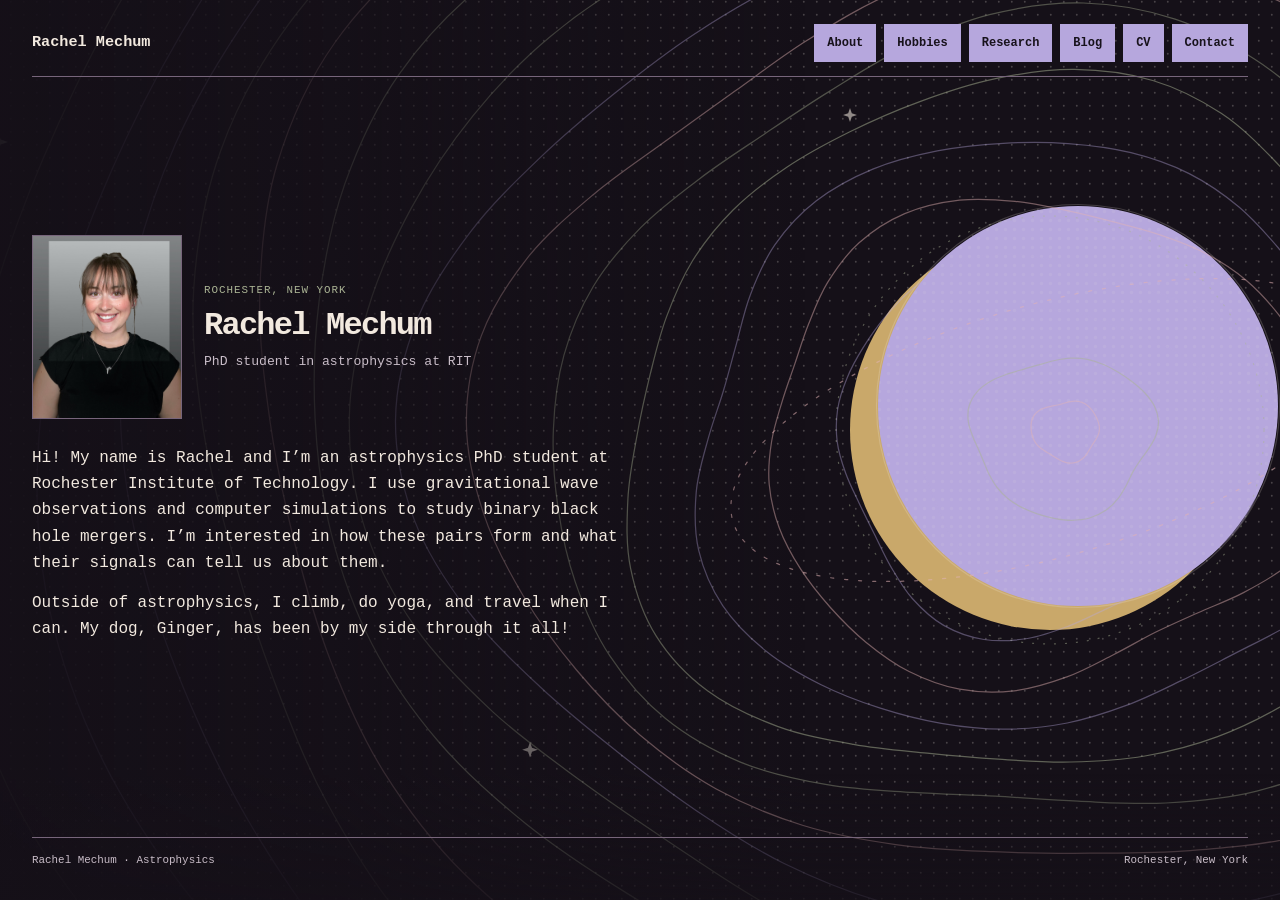
==== commit a18b6f58: "Update home intro greeting" ====
--- a/preview/index.html
+++ b/preview/index.html
@@ -382,7 +382,7 @@
               </div>
             </div>
             <div class="personal-copy">
-              <p>I’m Rachel, an astrophysics PhD student at Rochester Institute of Technology. I use gravitational wave observations and computer simulations to study binary black hole mergers. I’m interested in how these pairs form and what their signals can tell us about them.</p>
+              <p>Hi! My name is Rachel and I’m an astrophysics PhD student at Rochester Institute of Technology. I use gravitational wave observations and computer simulations to study binary black hole mergers. I’m interested in how these pairs form and what their signals can tell us about them.</p>
               <p>Outside of astrophysics, I climb, do yoga, and travel when I can. My dog, Ginger, has been by my side through it all!</p>
             </div>
           </div>
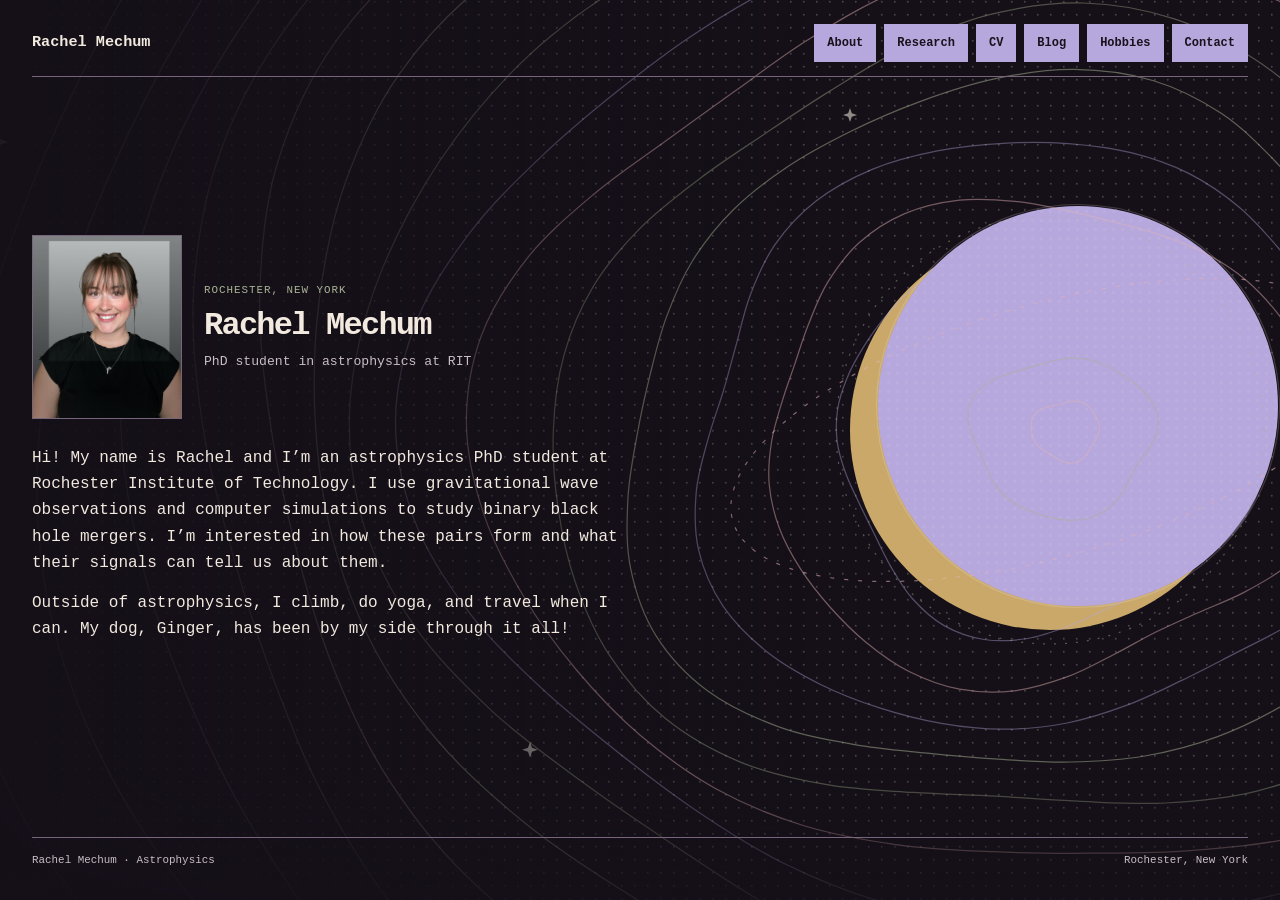
==== commit e6913c41: "Reorder navigation tabs" ====
--- a/preview/index.html
+++ b/preview/index.html
@@ -361,10 +361,10 @@
       <a class="wordmark" href="#home" aria-label="Rachel Mechum home">Rachel Mechum</a>
       <nav aria-label="Main navigation">
         <a href="#about" data-nav="about">About</a>
+        <a href="#research" data-nav="research">Research</a>
+        <a href="https://rachelmechum.github.io/assets/MechumRachel_CurriculumVitae.pdf" target="_blank" rel="noopener">CV</a>
+        <a href="#blog" data-nav="blog">Blog</a>
         <a href="#hobbies" data-nav="hobbies">Hobbies</a>
-        <a href="#research" data-nav="research">Research</a>
-        <a href="#blog" data-nav="blog">Blog</a>
-        <a href="https://rachelmechum.github.io/assets/MechumRachel_CurriculumVitae.pdf" target="_blank" rel="noopener">CV</a>
         <a href="#contact" data-nav="contact">Contact</a>
       </nav>
     </header>
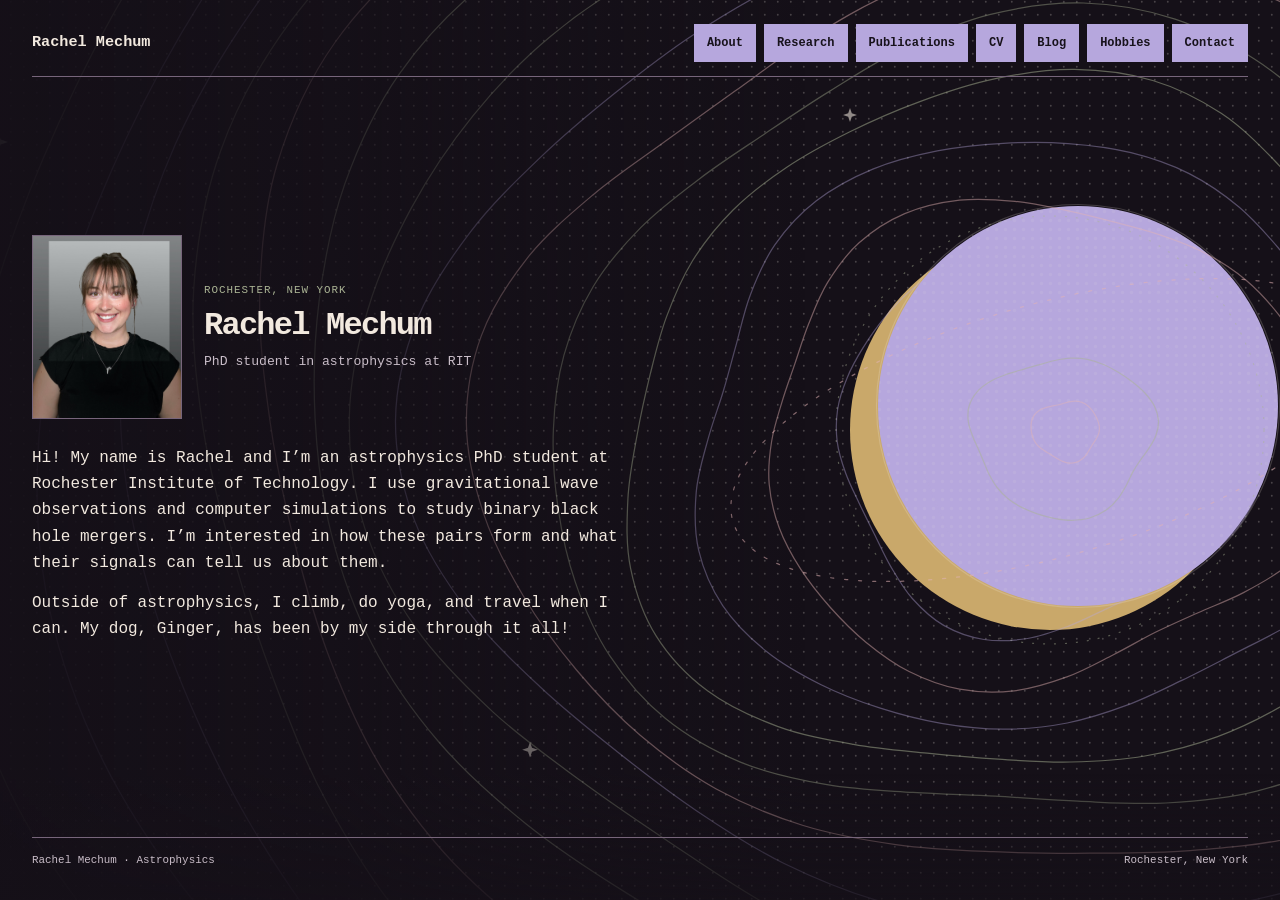
==== commit cb9ae562: "Add publications tab with team and LIGO collaboration papers" ====
--- a/preview/index.html
+++ b/preview/index.html
@@ -178,6 +178,18 @@
     .post-note { max-width: 720px; margin: 20px 0; padding: 0 0 18px; border-bottom: 1px solid var(--line); }
     .post-note h2 { margin: 0 0 6px; font: 500 1.1rem/1.4 var(--serif); color: var(--ink); }
     .post-list { max-width: 760px; margin: 4px 0 0; }
+    .publication-group { max-width: 760px; margin: 32px 0 42px; }
+    .publication-group > h2 { font: 600 1rem/1.4 var(--mono); }
+    .publication-note { max-width: 760px; color: var(--soft); font-size: .78rem; }
+    .publication-list { list-style: none; padding: 0; margin: 20px 0 0; }
+    .publication-list li { padding: 24px 0; border-top: 1px solid var(--line); }
+    .publication-list li:last-child { border-bottom: 1px solid var(--line); }
+    .publication-list h3 { margin: 0 0 10px; font: 500 1.4rem/1.3 var(--serif); overflow-wrap: anywhere; }
+    .publication-list h3 a { color: var(--ink); text-decoration: none; }
+    .publication-list h3 a:hover { color: var(--pink); text-decoration: underline; }
+    .publication-list p { margin: 6px 0 0; color: var(--soft); font-size: .8rem; }
+    .publication-list strong { color: var(--lavender); }
+    .publication-links { display: flex; flex-wrap: wrap; gap: 8px 18px; }
     .post-item { border-top: 1px solid var(--line); }
     .post-item:last-child { border-bottom: 1px solid var(--line); }
     .post-item a { display: block; padding: 26px 0 28px; color: var(--ink); text-decoration: none; }
@@ -362,6 +374,7 @@
       <nav aria-label="Main navigation">
         <a href="#about" data-nav="about">About</a>
         <a href="#research" data-nav="research">Research</a>
+        <a href="#publications" data-nav="publications">Publications</a>
         <a href="https://rachelmechum.github.io/assets/MechumRachel_CurriculumVitae.pdf" target="_blank" rel="noopener">CV</a>
         <a href="#blog" data-nav="blog">Blog</a>
         <a href="#hobbies" data-nav="hobbies">Hobbies</a>
@@ -414,6 +427,191 @@
           <p>I use McFACTS to simulate many possible black hole pairs in these environments. The results help predict which mergers detectors might see. Comparing those predictions with observed mergers can help test whether AGN disks are one place black hole pairs form.</p>
           <p><a href="https://github.com/McFACTS/McFACTS">McFACTS on GitHub ↗</a></p>
         </article>
+      </section>
+
+      <section class="page" id="publications" hidden>
+        <h1 class="page-title">Publications</h1>
+        <p class="publication-note">Source: <a href="https://inspirehep.net/authors/2953553">INSPIRE</a>. List checked November 11, 2026.</p>
+
+        <div class="publication-group">
+          <h2>Team Papers</h2>
+          <ol class="publication-list">
+            <li>
+              <h3><a href="https://arxiv.org/abs/2609.37393">Scaling RIFT 1: Extending RIFT to third-generation gravitational-wave analyses</a></h3>
+              <p>R. O’Shaughnessy, A. Jan, J. Lange, <strong>R. Mechum</strong></p>
+              <p>arXiv preprint · September 2026</p>
+              <p class="publication-links"><a href="https://arxiv.org/abs/2609.37393">arXiv</a><a href="https://arxiv.org/pdf/2609.37393">PDF</a><a href="https://scixplorer.org/abs/arXiv:2609.37393">SciX / ADS</a></p>
+            </li>
+            <li>
+              <h3><a href="https://arxiv.org/abs/2609.05996">Physics-based phenomenological modeling of binary black hole hierarchical formation 1: Synthetic universes from globular cluster simulations for GWTC</a></h3>
+              <p>R. O’Shaughnessy, <strong>R. Mechum</strong>, M. Qazalbash, Z. Rosenberg, M. Zeeshan</p>
+              <p>arXiv preprint · September 2026</p>
+              <p class="publication-links"><a href="https://arxiv.org/abs/2609.05996">arXiv</a><a href="https://arxiv.org/pdf/2609.05996">PDF</a><a href="https://scixplorer.org/abs/arXiv:2609.05996">SciX / ADS</a></p>
+            </li>
+          </ol>
+        </div>
+
+        <div class="publication-group">
+          <h2>LIGO collaboration papers</h2>
+          <ol class="publication-list">
+            <li>
+              <h3><a href="https://arxiv.org/abs/2610.20276">Search for Compact Binary Coalescences with Sub-solar Mass Components in Data from the Second Part of LIGO-Virgo-KAGRA's Fourth Observing Run</a></h3>
+              <p>arXiv preprint · 2026</p>
+            </li>
+            <li>
+              <h3><a href="https://arxiv.org/abs/2608.23477">Updated Upper Limits on the Isotropic Gravitational-Wave Background from LIGO, Virgo, and KAGRA Data through April 2025</a></h3>
+              <p>arXiv preprint · 2026</p>
+            </li>
+            <li>
+              <h3><a href="https://arxiv.org/abs/2608.11620">Constraints on ultralight bosons from merging binary and remnant black holes observed during the second and third parts of the fourth LIGO-Virgo-KAGRA observing run</a></h3>
+              <p>arXiv preprint · 2026</p>
+            </li>
+            <li>
+              <h3><a href="https://arxiv.org/abs/2608.11673">LIGO A♯: Detector Design and Science Prospects Beyond A+</a></h3>
+              <p>arXiv preprint · 2026</p>
+            </li>
+            <li>
+              <h3><a href="https://arxiv.org/abs/2607.19293">GWTC-5.0: Tests of General Relativity</a></h3>
+              <p>arXiv preprint · 2026</p>
+            </li>
+            <li>
+              <h3><a href="https://arxiv.org/abs/2607.07765">Sub-torque-balance Upper Limits on Continuous Gravitational Waves from Scorpius X-1</a></h3>
+              <p>The Astrophysical Journal Letters 1010, L23 (2026) · <a href="https://doi.org/10.3847/2041-8213/aea296">Published paper</a></p>
+            </li>
+            <li>
+              <h3><a href="https://arxiv.org/abs/2605.27223">GWTC-5.0: An Introduction to Version 5.0 of the Gravitational-Wave Transient Catalog</a></h3>
+              <p>arXiv preprint · 2026</p>
+            </li>
+            <li>
+              <h3><a href="https://arxiv.org/abs/2605.27227">GWTC-5.0: Constraints on the Cosmic Expansion Rate and Modified Gravitational-wave Propagation</a></h3>
+              <p>arXiv preprint · 2026</p>
+            </li>
+            <li>
+              <h3><a href="https://arxiv.org/abs/2605.27226">GWTC-5.0: Population Properties of Merging Compact Binaries</a></h3>
+              <p>arXiv preprint · 2026</p>
+            </li>
+            <li>
+              <h3><a href="https://arxiv.org/abs/2605.27224">GWTC-5.0: Methods for Identifying and Characterizing Gravitational-wave Transients</a></h3>
+              <p>arXiv preprint · 2026</p>
+            </li>
+            <li>
+              <h3><a href="https://arxiv.org/abs/2605.27090">Open Data from LIGO, Virgo, and KAGRA through the Second Part of the Fourth Observing Run</a></h3>
+              <p>arXiv preprint · 2026</p>
+            </li>
+            <li>
+              <h3><a href="https://arxiv.org/abs/2605.27225">GWTC-5.0: Observations from the Second Part of the Fourth LIGO-Virgo-KAGRA Observing Run and Updates to the Gravitational-Wave Transient Catalog</a></h3>
+              <p>arXiv preprint · 2026</p>
+            </li>
+            <li>
+              <h3><a href="https://arxiv.org/abs/2605.11703">GW240925 and GW250207: Astrophysical Calibration of Gravitational Wave Detectors</a></h3>
+              <p>Physical Review Letters 137, 071401 (2026) · <a href="https://doi.org/10.1103/gzrj-mwv3">Published paper</a></p>
+            </li>
+            <li>
+              <h3><a href="https://arxiv.org/abs/2605.05444">Searches for Binary Mergers with Sub-solar Mass Components in Data from the First Part of LIGO--Virgo--KAGRA's Fourth Observing Run</a></h3>
+              <p>arXiv preprint · 2026</p>
+            </li>
+            <li>
+              <h3><a href="https://arxiv.org/abs/2603.25808">Searches for Continuous Gravitational Waves from Supernova Remnants in the First Part of the LIGO-Virgo-KAGRA Fourth Observing Run</a></h3>
+              <p>The Astrophysical Journal 1004, 204 (2026) · <a href="https://doi.org/10.3847/1538-4357/ae6263">Published paper</a></p>
+            </li>
+            <li>
+              <h3><a href="https://arxiv.org/abs/2603.25938">Narrowband Searches for Continuous Gravitational Waves from known Pulsars in the First Two Parts of the Fourth LIGO–Virgo–KAGRA Observing Run</a></h3>
+              <p>The Astrophysical Journal 1005, 221 (2026) · <a href="https://doi.org/10.3847/1538-4357/ae77fc">Published paper</a></p>
+            </li>
+            <li>
+              <h3><a href="https://arxiv.org/abs/2603.19021">GWTC-4.0: Tests of General Relativity. III. Tests of the Remnants</a></h3>
+              <p>arXiv preprint · 2026</p>
+            </li>
+            <li>
+              <h3><a href="https://arxiv.org/abs/2603.19020">GWTC-4.0: Tests of General Relativity. II. Parameterized Tests</a></h3>
+              <p>arXiv preprint · 2026</p>
+            </li>
+            <li>
+              <h3><a href="https://arxiv.org/abs/2603.19019">GWTC-4.0: Tests of General Relativity. I. Overview and General Tests</a></h3>
+              <p>arXiv preprint · 2026</p>
+            </li>
+            <li>
+              <h3><a href="https://arxiv.org/abs/2603.14168">All-sky Searches for Continuous Gravitational Waves from Isolated Neutron Stars in the Data from the First Part of the Fourth LIGO-Virgo-KAGRA Observing Run</a></h3>
+              <p>arXiv preprint · 2026</p>
+            </li>
+            <li>
+              <h3><a href="https://arxiv.org/abs/2512.17990">Constraints on Gravitational Waves from the 2024 Vela Pulsar Glitch</a></h3>
+              <p>The Astrophysical Journal 1005, 12 (2026) · <a href="https://doi.org/10.3847/1538-4357/ae63bc">Published paper</a></p>
+            </li>
+            <li>
+              <h3><a href="https://arxiv.org/abs/2512.16347">GWTC-4.0: Searches for Gravitational-wave Lensing Signatures</a></h3>
+              <p>The Astrophysical Journal 1011, 240 (2026) · <a href="https://doi.org/10.3847/1538-4357/ae9744">Published paper</a></p>
+            </li>
+            <li>
+              <h3><a href="https://arxiv.org/abs/2511.19911">Search for planetary-mass ultracompact binaries using data from the first part of the LIGO–Virgo–KAGRA fourth observing run</a></h3>
+              <p>Physical Review D 114, 022005 (2026) · <a href="https://doi.org/10.1103/s551-7pch">Published paper</a></p>
+            </li>
+            <li>
+              <h3><a href="https://arxiv.org/abs/2511.16863">All-sky search for continuous gravitational-wave signals from unknown neutron stars in binary systems in the first part of the fourth LIGO-Virgo-KAGRA observing run</a></h3>
+              <p>arXiv preprint · 2025</p>
+            </li>
+            <li>
+              <h3><a href="https://arxiv.org/abs/2510.26931">GW241011 and GW241110: Exploring Binary Formation and Fundamental Physics with Asymmetric, High-spin Black Hole Coalescences</a></h3>
+              <p>The Astrophysical Journal Letters 993, L21 (2025) · <a href="https://doi.org/10.3847/2041-8213/ae0d54">Published paper</a></p>
+            </li>
+            <li>
+              <h3><a href="https://arxiv.org/abs/2510.27022">Direct Multimodel Dark Matter Search with Gravitational-Wave Interferometers Using Data from the First Part of the Fourth LIGO-Virgo-KAGRA Observing Run</a></h3>
+              <p>Physical Review Letters 137, 131001 (2026) · <a href="https://doi.org/10.1103/qdnd-rsnh">Published paper</a></p>
+            </li>
+            <li>
+              <h3><a href="https://arxiv.org/abs/2510.26848">Cosmological and High-Energy Physics Implications from Gravitational-Wave Background Searches in LIGO-Virgo-KAGRA’s O1–O4a Runs</a></h3>
+              <p>Physical Review X 16, 041023 (2026) · <a href="https://doi.org/10.1103/dlfv-z6m2">Published paper</a></p>
+            </li>
+            <li>
+              <h3><a href="https://arxiv.org/abs/2510.17487">Directional search for persistent gravitational waves: Results from the first part of LIGO-Virgo-KAGRA’s fourth observing run</a></h3>
+              <p>Physical Review D 114, 022001 (2026) · <a href="https://doi.org/10.1103/wgp7-t8r8">Published paper</a></p>
+            </li>
+            <li>
+              <h3><a href="https://arxiv.org/abs/2509.08054">GW250114: Testing Hawking’s Area Law and the Kerr Nature of Black Holes</a></h3>
+              <p>Physical Review Letters 135, 111403 (2025) · <a href="https://doi.org/10.1103/kw5g-d732">Published paper</a></p>
+            </li>
+            <li>
+              <h3><a href="https://arxiv.org/abs/2509.07352">Directed searches for gravitational waves from ultralight vector boson clouds around merger remnant and galactic black holes during the first part of the fourth LIGO-Virgo-KAGRA observing run</a></h3>
+              <p>Physical Review D 114, 022006 (2026) · <a href="https://doi.org/10.1103/mjfs-m6t7">Published paper</a></p>
+            </li>
+            <li>
+              <h3><a href="https://arxiv.org/abs/2509.07348">GW230814: Investigation of a Loud Gravitational-wave Signal Observed with a Single Detector</a></h3>
+              <p>The Astrophysical Journal Letters 1004, L23 (2026) · <a href="https://doi.org/10.3847/2041-8213/ae2ad3">Published paper</a></p>
+            </li>
+            <li>
+              <h3><a href="https://arxiv.org/abs/2509.08099">Black Hole Spectroscopy and Tests of General Relativity with GW250114</a></h3>
+              <p>Physical Review Letters 136, 041403 (2026) · <a href="https://doi.org/10.1103/6c61-fm1n">Published paper</a></p>
+            </li>
+            <li>
+              <h3><a href="https://arxiv.org/abs/2509.04348">GWTC-4.0: Constraints on the Cosmic Expansion Rate and Modified Gravitational-wave Propagation</a></h3>
+              <p>The Astrophysical Journal Letters 1007, L17 (2026) · <a href="https://doi.org/10.3847/2041-8213/ae69dd">Published paper</a></p>
+            </li>
+            <li>
+              <h3><a href="https://arxiv.org/abs/2508.20721">Upper limits on the isotropic gravitational-wave background from the first part of LIGO, Virgo, and KAGRA’s fourth observing run</a></h3>
+              <p>Physical Review D 114, 042001 (2026) · <a href="https://doi.org/10.1103/wq57-sjt2">Published paper</a></p>
+            </li>
+            <li>
+              <h3><a href="https://arxiv.org/abs/2508.18079">Open Data from LIGO, Virgo, and KAGRA through the First Part of the Fourth Observing Run</a></h3>
+              <p>The Astrophysical Journal 1004, 232 (2026) · <a href="https://doi.org/10.3847/1538-4357/ae211e">Published paper</a></p>
+            </li>
+            <li>
+              <h3><a href="https://arxiv.org/abs/2508.18082">GWTC-4.0: Updating the Gravitational-Wave Transient Catalog with Observations from the First Part of the Fourth LIGO-Virgo-KAGRA Observing Run</a></h3>
+              <p>The Astrophysical Journal Letters 1004, L22 (2026) · <a href="https://doi.org/10.3847/2041-8213/ae2c74">Published paper</a></p>
+            </li>
+            <li>
+              <h3><a href="https://arxiv.org/abs/2507.12282">All-sky search for long-duration gravitational-wave transients in the first part of the fourth LIGO-Virgo-KAGRA observing run</a></h3>
+              <p>Physical Review D 113, 082004 (2026) · <a href="https://doi.org/10.1103/83j3-pgk1">Published paper</a></p>
+            </li>
+            <li>
+              <h3><a href="https://arxiv.org/abs/2507.12374">All-sky search for short gravitational-wave bursts in the first part of the fourth LIGO-Virgo-KAGRA observing run</a></h3>
+              <p>Physical Review D 112, 102005 (2025) · <a href="https://doi.org/10.1103/wjdz-jdby">Published paper</a></p>
+            </li>
+            <li>
+              <h3><a href="https://arxiv.org/abs/2507.08219">GW231123: A Binary Black Hole Merger with Total Mass 190–265 M☉</a></h3>
+              <p>The Astrophysical Journal Letters 993, L25 (2025) · <a href="https://doi.org/10.3847/2041-8213/ae0c9c">Published paper</a></p>
+            </li>
+          </ol>
+        </div>
       </section>
 
       <section class="page" id="blog" hidden>
@@ -561,7 +759,7 @@
   </div>
 
   <script>
-    const pages = ["home", "research", "blog", "about", "hobbies", "contact"];
+    const pages = ["home", "research", "publications", "blog", "about", "hobbies", "contact"];
     function showPage() {
       let raw = location.hash.slice(1) || "home";
       if (raw === "writing") raw = "blog";
